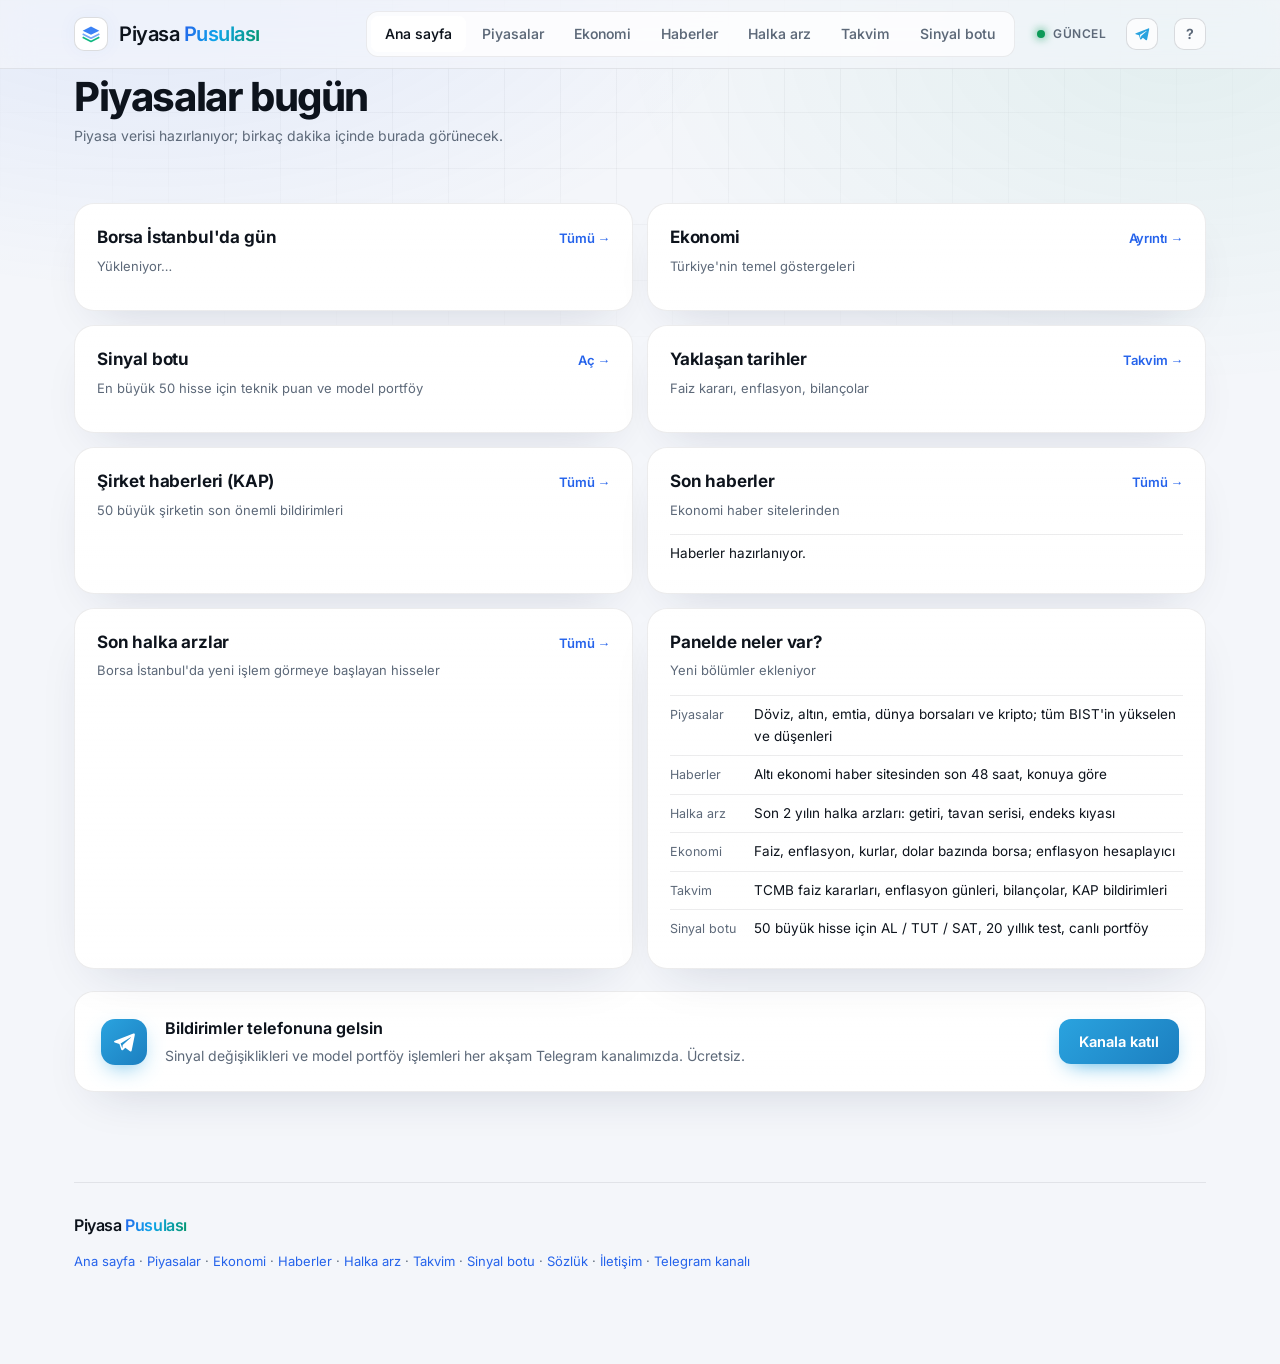
==== index.html @ 1999af83 "Panel Faz 3: Ekonomi sayfası ve enflasyon hesaplayıcı - Politika faizi, yıllık/aylık enflasyon, reel" ====
<!doctype html>
<html lang="tr">
<head>
<script>
// Eski tek sayfalık sitenin bağlantıları (…/quant-bot/#sinyaller gibi) yeni sayfalara yönlenir
(function () {
  var h = decodeURIComponent(location.hash.slice(1)); if (!h) return;
  var m = {takvim: "takvim.html", sozluk: "sozluk.html", iletisim: "iletisim.html"};
  var sig = ["bugun", "sinyaller", "performans", "degerleme", "ucuzluk", "nasil", "sss", "sss-yanlilik", "gecmis", "isabet", "accblock"];
  var dest = m[h] || (/^s-/.test(h) ? "sozluk.html#" + h : sig.indexOf(h) >= 0 ? "sinyal.html#" + h : null);
  if (dest) location.replace(dest);
})();
</script>
<meta charset="utf-8">
<meta name="viewport" content="width=device-width, initial-scale=1">
<title>Piyasa Pusulası · ekonomi ve finans paneli</title>
<meta name="description" content="Borsa, döviz, altın, emtia ve dünya piyasaları; ekonomik takvim, KAP haberleri ve BIST50 sinyal botu tek panelde. Yatırım tavsiyesi değildir.">
<!-- Paylaşım önizlemesi (WhatsApp, Telegram, X...) -->
<meta property="og:type" content="website">
<meta property="og:site_name" content="Piyasa Pusulası">
<meta property="og:title" content="Piyasa Pusulası · ekonomi ve finans paneli">
<meta property="og:description" content="Borsa, döviz, altın, emtia ve dünya piyasaları; ekonomik takvim, KAP haberleri ve BIST50 sinyal botu tek panelde. Yatırım tavsiyesi değildir.">
<meta property="og:url" content="https://emrcnkkl.github.io/quant-bot/">
<meta property="og:image" content="https://emrcnkkl.github.io/quant-bot/img/og.png">
<meta property="og:image:width" content="1200">
<meta property="og:image:height" content="630">
<meta property="og:locale" content="tr_TR">
<meta name="twitter:card" content="summary_large_image">
<meta name="theme-color" content="#06080b">
<link rel="icon" type="image/png" sizes="512x512" href="img/icon-512.png">
<link rel="apple-touch-icon" href="img/apple-touch-icon.png">
<link rel="preload" href="fonts/inter-latin.woff2" as="font" type="font/woff2" crossorigin>
<link rel="stylesheet" href="assets/app.css">
</head>
<body>
<nav id="top"></nav>

<main class="wrap">
  <div class="ph">
    <div><h1>Piyasalar bugün</h1><div class="sub" id="asof">Yükleniyor…</div></div>
  </div>
  <div class="strip" id="strip"></div>
  <div class="mk-grid" id="cards"></div>

  <div class="two">
    <div class="card" id="bistcard"><h3 class="t">Borsa İstanbul'da gün <a href="piyasalar.html#bist">Tümü →</a></h3><p class="st" id="bistst">Yükleniyor…</p><div id="bistbody"></div></div>
    <div class="card" id="ecocard"><h3 class="t">Ekonomi <a href="ekonomi.html">Ayrıntı →</a></h3><p class="st">Türkiye'nin temel göstergeleri</p><div id="eco"></div></div>
  </div>
  <div class="two">
    <div class="card" id="sigcard"><h3 class="t">Sinyal botu <a href="sinyal.html">Aç →</a></h3><p class="st">En büyük 50 hisse için teknik puan ve model portföy</p><div id="sig"></div></div>
    <div class="card"><h3 class="t">Yaklaşan tarihler <a href="takvim.html">Takvim →</a></h3><p class="st">Faiz kararı, enflasyon, bilançolar</p><ul class="evl" id="upcoming"></ul></div>
  </div>
  <div class="two">
    <div class="card"><h3 class="t">Şirket haberleri (KAP) <a href="takvim.html">Tümü →</a></h3><p class="st">50 büyük şirketin son önemli bildirimleri</p><ul class="evl" id="kapnews"></ul></div>
    <div class="card"><h3 class="t">Son haberler <a href="haberler.html">Tümü →</a></h3><p class="st">Ekonomi haber sitelerinden</p><ul class="evl" id="news"></ul></div>
  </div>
  <div class="two">
    <div class="card"><h3 class="t">Son halka arzlar <a href="halkaarz.html">Tümü →</a></h3><p class="st" id="ipost">Borsa İstanbul'da yeni işlem görmeye başlayan hisseler</p><table class="mini" id="ipos"></table></div>
    <div class="card"><h3 class="t">Panelde neler var?</h3><p class="st">Yeni bölümler ekleniyor</p>
      <ul class="evl">
        <li><span class="d">Piyasalar</span><span>Döviz, altın, emtia, dünya borsaları ve kripto; tüm BIST'in yükselen ve düşenleri</span></li>
        <li><span class="d">Haberler</span><span>Altı ekonomi haber sitesinden son 48 saat, konuya göre</span></li>
        <li><span class="d">Halka arz</span><span>Son 2 yılın halka arzları: getiri, tavan serisi, endeks kıyası</span></li>
        <li><span class="d">Ekonomi</span><span>Faiz, enflasyon, kurlar, dolar bazında borsa; enflasyon hesaplayıcı</span></li>
        <li><span class="d">Takvim</span><span>TCMB faiz kararları, enflasyon günleri, bilançolar, KAP bildirimleri</span></li>
        <li><span class="d">Sinyal botu</span><span>50 büyük hisse için AL / TUT / SAT, 20 yıllık test, canlı portföy</span></li>
      </ul>
    </div>
  </div>
  <div class="card tgcard">
    <div class="ic"><svg width="24" height="24" viewBox="0 0 24 24" fill="currentColor" aria-hidden="true"><path d="M21.4 3.6 2.9 10.8c-1.2.5-1.2 1.3-.2 1.6l4.7 1.5 1.8 5.6c.2.6.4.8.9.8.4 0 .6-.2.9-.4l2.3-2.2 4.7 3.5c.9.5 1.5.2 1.7-.8L22.8 5c.3-1.3-.5-1.9-1.4-1.4ZM8.6 13.6l9.6-6.1c.5-.3.9-.1.5.2l-8 7.3-.3 3.3-1.8-4.7Z"/></svg></div>
    <div class="tx"><h4>Bildirimler telefonuna gelsin</h4><p>Sinyal değişiklikleri ve model portföy işlemleri her akşam Telegram kanalımızda. Ücretsiz.</p></div>
    <a class="btn-tg" href="https://t.me/+T8qnrNlgQIwzNTJk" target="_blank" rel="noopener">Kanala katıl</a>
  </div>

  <footer id="foot"></footer>
</main>

<script src="assets/core.js"></script>
<script>
chrome("home");
const HOME_CARDS = ["XU100.IS", "USDTRY=X", "EURTRY=X", "GRAM", "BZ=F", "BTC-USD"];
const STRIP = ["XU100.IS", "XU030.IS", "USDTRY=X", "EURTRY=X", "GRAM", "GC=F", "BZ=F", "^GSPC", "^GDAXI", "BTC-USD", "^TNX"];
const shortDay = iso => new Date(iso + "T00:00:00").toLocaleDateString("tr-TR", {day: "numeric", month: "short"});
(async () => {
  const [M, S, C, N, I] = await Promise.all([loadJSON("markets.json"), loadJSON("signals.json"), loadJSON("calendar.json"), loadJSON("news.json"), loadJSON("ipos.json")]);
  if (N) $("#news").innerHTML = N.items.slice(0, 7).map(x => `<li><span class="d">${x.ts ? ago(x.ts) : ""}</span><span><a href="${esc(x.link)}" target="_blank" rel="noopener noreferrer">${esc(x.title)}</a> <span class="muted small">· ${esc(x.src)}</span></span></li>`).join("");
  else $("#news").innerHTML = "<li>Haberler hazırlanıyor.</li>";
  if (I?.items?.length) {
    $("#ipost").textContent = `Son 12 ayda ${I.stats.n12} halka arz · ${I.stats.up12} tanesi ilk işlem fiyatının üstünde`;
    $("#ipos").innerHTML = I.items.slice(0, 6).map(x => `<tr><td><a href="halkaarz.html">${x.t}</a></td><td class="n">${esc(x.name)}</td><td class="r">${new Date(x.first_day + "T00:00:00").toLocaleDateString("tr-TR", {day: "numeric", month: "short"})}</td><td>${pct(x.ret, 1)}</td></tr>`).join("");
  }
  if (M) {
    const g = new Date(M.generated_at.replace(/(\+\d\d)(\d\d)$/, "$1:$2"));
    $("#asof").textContent = `${g.toLocaleDateString("tr-TR", {day: "numeric", month: "long", weekday: "long", timeZone: "Europe/Istanbul"})} · son güncelleme ${g.toLocaleTimeString("tr-TR", {hour: "2-digit", minute: "2-digit", timeZone: "Europe/Istanbul"})} · fiyatlar 15 dakikaya kadar gecikmeli olabilir`;
    $("#livetxt").textContent = g.toLocaleTimeString("tr-TR", {hour: "2-digit", minute: "2-digit", timeZone: "Europe/Istanbul"});
    $("#strip").innerHTML = STRIP.map(s => mkFind(M, s)).filter(Boolean).map(it =>
      `<a href="piyasalar.html#${encodeURIComponent(it.sym)}">${it.name.split(" · ")[0]} <b>${mkVal(it)}</b> ${mkChg(it, it.chg)}</a>`).join("");
    $("#cards").innerHTML = HOME_CARDS.map(s => mkFind(M, s)).filter(Boolean).map(it =>
      `<a class="card mk" href="piyasalar.html#${encodeURIComponent(it.sym)}"><div class="nm">${it.name}</div><div class="v">${mkVal(it)}</div>
       <div class="c">${mkChg(it, it.chg)} <span class="m">1 ay ${mkChg(it, it.chg1m)}</span><span class="m">yıl başı ${mkChg(it, it.chgytd)}</span></div>${sparkSvg(it.spark)}</a>`).join("");
    const b = M.bist;
    if (b) {
      const tot = b.adv + b.dec + b.unch;
      $("#bistst").textContent = `${trDate(b.date)} kapanışı · ${b.total} hisse · işlem hacmi ${fmt(b.vol_bn, 1)} milyar ₺`;
      const row = x => `<tr><td>${x.t}</td><td class="n">${x.name}</td><td class="r">${fmt(x.close, 2)}</td><td>${pct(x.chg, 2)}</td></tr>`;
      $("#bistbody").innerHTML = `<div class="small"><span class="pos">▲ ${b.adv} yükselen</span> · <span class="neg">▼ ${b.dec} düşen</span> · ${b.unch} değişmeyen</div>
        <div class="breadth"><i style="width:${b.adv / tot * 100}%;background:var(--al)"></i><i style="width:${b.unch / tot * 100}%;background:var(--muted);opacity:.4"></i><i style="width:${b.dec / tot * 100}%;background:var(--sat)"></i></div>
        <div class="cols2 non">
          <div><div class="small muted">En çok yükselenler</div><table class="mini">${b.gainers.slice(0, 5).map(row).join("")}</table></div>
          <div><div class="small muted">En çok düşenler</div><table class="mini">${b.losers.slice(0, 5).map(row).join("")}</table></div></div>`;
    } else $("#bistst").textContent = "Günün kapanış verisi henüz yok.";
  } else $("#asof").textContent = "Piyasa verisi hazırlanıyor; birkaç dakika içinde burada görünecek.";
  // Ekonomi
  const r = S?.regime, usd = mkFind(M, "USDTRY=X"), us10 = mkFind(M, "^TNX");
  if (r) $("#eco").innerHTML = `<div class="kv">
      <div><span>Politika faizi</span><b>%${fmt(r.policy_rate, 1)}</b><span>TCMB</span></div>
      <div><span>Yıllık enflasyon</span><b>%${fmt(r.cpi_yoy, 1)}</b><span>${monthName(r.cpi_month)}</span></div>
      <div><span>Reel faiz</span><b class="${r.real_rate > 0 ? "pos" : "neg"}">%${fmt(r.real_rate, 1)}</b><span>faiz − enflasyon</span></div>
      <div><span>Dolar / TL</span><b>${usd ? fmt(usd.last, 2) : "–"}</b><span>yıl başından ${usd ? mkChg(usd, usd.chgytd) : "–"}</span></div>
      <div><span>ABD 10 yıl</span><b>${us10 ? "%" + fmt(us10.last, 2) : "–"}</b><span>tahvil faizi</span></div>
      <div><span>Korku endeksi</span><b>${mkVal(mkFind(M, "^VIX") || {last: null})}</b><span>VIX</span></div></div>`;
  // Sinyal botu
  if (S) {
    const al = S.signals.filter(x => x.signal === "AL").sort((a, b) => b.score - a.score).slice(0, 6);
    $("#sig").innerHTML = `<div class="kv"><div><span>AL</span><b class="pos">${S.counts.AL}</b></div><div><span>TUT</span><b>${S.counts.TUT}</b></div><div><span>SAT</span><b class="neg">${S.counts.SAT}</b></div></div>
      <div class="small muted" style="margin:12px 0 4px">En yüksek puanlı AL'lar · ${trDate(S.data_date)}</div>
      <table class="mini">${al.map(x => `<tr><td><a href="sinyal.html#sinyaller">${x.ticker}</a></td><td class="n">${x.name}</td><td class="r">${fmt(x.close, 2)}</td><td>${pct(x.change_pct, 2)}</td></tr>`).join("")}</table>
      ${S.regime?.blocking ? `<p class="small muted" style="margin:10px 0 0">⏸ Reel faiz yüksek olduğu için model portföy şu an yeni hisse almıyor.</p>` : ""}`;
  }
  // Takvim
  if (C) {
    const today = new Date().toISOString().slice(0, 10);
    const up = C.events.filter(e => e.date >= today && e.kind !== "kap").slice(0, 6);
    $("#upcoming").innerHTML = up.map(e => `<li><span class="d">${shortDay(e.date)}</span><span><b>${e.ticker ? e.ticker + " · " : ""}${e.title}</b> <span class="muted">${e.detail}</span></span></li>`).join("") || "<li>Yakın tarihte kayıt yok.</li>";
    const kap = C.events.filter(e => e.kind === "kap" && e.date < today || e.kind === "kap" && e.date === today).slice(-7).reverse();
    $("#kapnews").innerHTML = kap.map(e => `<li><span class="d">${shortDay(e.date)}</span><span><b>${e.ticker}</b> · ${e.title}: <a href="${e.url}" target="_blank" rel="noopener">${e.detail}</a></span></li>`).join("") || "<li>Kayıt yok.</li>";
  }
  reveal();
})();
</script>
</body>
</html>
---- assets/app.css ----
/* Ortak tasarım: tüm sayfalar */
/* ---- Yazı tipi: Inter (OFL lisanslı, depoda barındırılıyor) ---- */
@font-face{font-family:"InterV";src:url(../fonts/inter-latin.woff2) format("woff2");font-weight:100 900;font-display:swap;
  unicode-range:U+0000-00FF,U+0131,U+0152-0153,U+02BB-02BC,U+02C6,U+02DA,U+02DC,U+0304,U+0308,U+0329,U+2000-206F,U+2074,U+20AC,U+2122,U+2191,U+2193,U+2212,U+2215,U+FEFF,U+FFFD}
@font-face{font-family:"InterV";src:url(../fonts/inter-latin-ext.woff2) format("woff2");font-weight:100 900;font-display:swap;
  unicode-range:U+0100-02AF,U+0304,U+0308,U+0329,U+1E00-1E9F,U+1EF2-1EFF,U+2020,U+20A0-20AB,U+20AD-20C0,U+2113,U+2C60-2C7F,U+A720-A7FF}

/* ---- Renk değişkenleri: koyu tema varsayılan, açık tema sistem tercihine göre ---- */
:root{
  --bg:#06080b;--bg2:#0b0f14;--surface:rgba(255,255,255,.028);--surface2:rgba(255,255,255,.045);
  --card:#0e1217;--card2:#131820;--ink:#f1f4f8;--ink2:#c9d1db;--muted:#7f8b9a;
  --line:rgba(255,255,255,.07);--line2:rgba(255,255,255,.12);--hi:rgba(255,255,255,.06);
  --accent:#4f8cff;--accent2:#19c79a;--grad:linear-gradient(110deg,#4f8cff 0%,#38b2ff 45%,#19c79a 100%);
  --al:#2fd47f;--al-bg:rgba(47,212,127,.11);--sat:#ff5c6c;--sat-bg:rgba(255,92,108,.11);--tut:#f7b84b;--tut-bg:rgba(247,184,75,.11);
  --strat:#2fd47f;--bench:#4f8cff;--cash:#94a8c6;--uni:#b79cff;--gold:#f5b83d;--usdc:#f472b6;--e20:#6aa7ff;--e50:#ff9a52;--e200:#c18cff;
  --warn-bg:rgba(247,184,75,.06);--warn-line:rgba(247,184,75,.32);
  --shadow:0 1px 0 var(--hi) inset,0 24px 60px -24px rgba(0,0,0,.75);
  --glow1:rgba(79,140,255,.16);--glow2:rgba(25,199,154,.11);--grid:rgba(255,255,255,.025);
  color-scheme:dark;
}
@media (prefers-color-scheme:light){:root{
  --bg:#f4f6fa;--bg2:#eceff5;--surface:rgba(255,255,255,.75);--surface2:#fff;
  --card:#fff;--card2:#f7f9fc;--ink:#0d131c;--ink2:#2c3644;--muted:#5d6979;
  --line:rgba(13,19,28,.08);--line2:rgba(13,19,28,.14);--hi:rgba(255,255,255,.9);
  --accent:#2563eb;--accent2:#059669;--grad:linear-gradient(110deg,#2563eb 0%,#0ea5e9 45%,#059669 100%);
  --al:#0d9a58;--al-bg:#e4f6ed;--sat:#d8334a;--sat-bg:#fdebee;--tut:#b2730f;--tut-bg:#fcf2dd;
  --strat:#0d9a58;--bench:#2563eb;--cash:#64748b;--uni:#7c3aed;--gold:#b7791f;--usdc:#db2777;--e20:#2563eb;--e50:#ea580c;--e200:#9333ea;
  --warn-bg:#fffaf0;--warn-line:#f2cf8a;
  --shadow:0 1px 0 var(--hi) inset,0 20px 50px -24px rgba(20,35,70,.18);
  --glow1:rgba(37,99,235,.10);--glow2:rgba(5,150,105,.07);--grid:rgba(13,19,28,.035);
  color-scheme:light;
}}
*{box-sizing:border-box}
html{scroll-behavior:smooth;scroll-padding-top:84px}
body{margin:0;background:var(--bg);color:var(--ink);font:15px/1.6 "InterV",-apple-system,BlinkMacSystemFont,"Segoe UI",Roboto,sans-serif;
  font-feature-settings:"cv11","ss01","ss03";-webkit-font-smoothing:antialiased;-moz-osx-font-smoothing:grayscale;overflow-x:hidden}
/* arka plan: iki yumuşak ışık + ince ızgara */
body::before{content:"";position:fixed;inset:0;z-index:-2;pointer-events:none;
  background:radial-gradient(900px 520px at 12% -8%,var(--glow1),transparent 70%),radial-gradient(800px 500px at 92% 4%,var(--glow2),transparent 70%)}
body::after{content:"";position:fixed;inset:0;z-index:-1;pointer-events:none;
  background-image:linear-gradient(var(--grid) 1px,transparent 1px),linear-gradient(90deg,var(--grid) 1px,transparent 1px);background-size:56px 56px;
  -webkit-mask-image:radial-gradient(ellipse 80% 60% at 50% 0%,#000 30%,transparent 75%);mask-image:radial-gradient(ellipse 80% 60% at 50% 0%,#000 30%,transparent 75%)}
::selection{background:color-mix(in srgb,var(--accent) 35%,transparent)}
a{color:var(--accent);text-decoration:none}
.wrap{max-width:1180px;margin:0 auto;padding:0 24px}
.muted{color:var(--muted)}.small{font-size:13px}
.pos{color:var(--al)}.neg{color:var(--sat)}
.num{font-variant-numeric:tabular-nums}
.gtext{background:var(--grad);-webkit-background-clip:text;background-clip:text;color:transparent}

/* ---- Üst menü ---- */
nav{position:sticky;top:0;z-index:20;background:color-mix(in srgb,var(--bg) 70%,transparent);backdrop-filter:saturate(160%) blur(16px);-webkit-backdrop-filter:saturate(160%) blur(16px);border-bottom:1px solid var(--line)}
nav .wrap{display:flex;align-items:center;gap:8px;height:68px}
.brand{display:flex;align-items:center;gap:11px;font-weight:700;font-size:20px;letter-spacing:-.025em;color:var(--ink);margin-right:auto}
.brand .mark{display:grid;place-items:center;width:34px;height:34px;border-radius:10px;background:var(--surface2);border:1px solid var(--line2);box-shadow:0 0 24px -6px var(--glow1)}
.brand span{font-weight:600}
nav .links{display:flex;gap:2px;padding:4px;border:1px solid var(--line);border-radius:12px;background:var(--surface)}
nav .links a{color:var(--muted);padding:7px 14px;border-radius:8px;font-size:14px;font-weight:550;transition:color .15s,background .15s}
nav .links a:hover{color:var(--ink)}
nav .links a.on{color:var(--ink);background:var(--surface2);box-shadow:0 1px 0 var(--hi) inset}
.live{display:inline-flex;align-items:center;gap:8px;font-size:12px;font-weight:600;color:var(--muted);letter-spacing:.04em;margin-left:14px;white-space:nowrap}
.dot{position:relative;width:8px;height:8px;border-radius:50%;background:var(--al);box-shadow:0 0 10px var(--al)}
.dot::after{content:"";position:absolute;inset:-4px;border-radius:50%;border:1.5px solid var(--al);opacity:0;animation:ping 2.4s ease-out infinite}
@keyframes ping{0%{transform:scale(.5);opacity:.8}100%{transform:scale(1.6);opacity:0}}
nav .help{display:grid;place-items:center;width:32px;height:32px;border:1px solid var(--line2);border-radius:10px;color:var(--muted);font-weight:650;font-size:14px;margin-left:10px;background:var(--surface)}
nav .help:hover{color:var(--ink)}
@media(max-width:1060px){nav .links{display:none}}
@media(max-width:480px){.live span.t{display:none}}
.mnav{display:none;gap:6px;overflow-x:auto;padding:0 24px 12px;scrollbar-width:none}
.mnav::-webkit-scrollbar{display:none}
.mnav a{flex:none;color:var(--muted);border:1px solid var(--line);border-radius:999px;padding:6px 13px;font-size:13px;font-weight:550;background:var(--surface)}
.mnav a.on{color:var(--ink);border-color:var(--line2);background:var(--surface2)}
@media(max-width:1060px){.mnav{display:flex}}

/* ---- Uyarı bandı ---- */
.warn{display:flex;gap:12px;align-items:flex-start;background:var(--warn-bg);border:1px solid var(--warn-line);border-radius:14px;padding:13px 18px;margin:30px 0 34px;color:var(--ink2);font-size:13.5px}
.warn svg{flex:none;margin-top:2px;color:var(--tut)}
.warn b{font-weight:650;color:var(--tut)}
.demo{background:var(--sat-bg);border-color:var(--sat)}.demo b{color:var(--sat)}

/* ---- Kart yüzeyi ---- */
.card,.tile,.stat,.step,.tbl,.faq details,details.more>summary{background:linear-gradient(180deg,var(--surface2),var(--surface)),var(--card);border:1px solid var(--line);box-shadow:var(--shadow)}
.card{border-radius:20px;padding:24px 26px}

/* ---- Hero ---- */
.hero{position:relative;max-width:860px;margin:0 auto;text-align:center;padding:44px 32px 34px;border-radius:26px;overflow:hidden;isolation:isolate}
.hero::before{content:"";position:absolute;inset:0;border-radius:inherit;padding:1px;background:linear-gradient(140deg,color-mix(in srgb,var(--accent) 70%,transparent),transparent 35%,transparent 65%,color-mix(in srgb,var(--accent2) 70%,transparent));
  -webkit-mask:linear-gradient(#000 0 0) content-box,linear-gradient(#000 0 0);-webkit-mask-composite:xor;mask-composite:exclude;pointer-events:none}
.hero::after{content:"";position:absolute;z-index:-1;left:50%;top:-40%;width:620px;height:420px;transform:translateX(-50%);background:radial-gradient(closest-side,var(--glow1),transparent);filter:blur(10px);pointer-events:none}
.hero .top{display:flex;justify-content:center;gap:10px;flex-wrap:wrap;align-items:center}
.eyebrow{font-size:12px;letter-spacing:.18em;text-transform:uppercase;color:var(--muted);font-weight:600}
.tag{display:inline-flex;align-items:center;gap:7px;font-size:11.5px;font-weight:600;letter-spacing:.05em;color:var(--ink2);padding:4px 10px;border:1px solid var(--line2);border-radius:999px;background:var(--surface)}
.big{font-size:clamp(46px,8.5vw,82px);font-weight:750;letter-spacing:-.045em;line-height:1.02;margin:18px 0 10px;font-variant-numeric:tabular-nums;
  background:linear-gradient(180deg,var(--ink) 30%,color-mix(in srgb,var(--ink) 55%,var(--bg)));-webkit-background-clip:text;background-clip:text;color:transparent}
.delta{font-size:19px;font-weight:650;display:inline-flex;align-items:center;gap:8px;padding:5px 14px;border-radius:999px;background:var(--al-bg)}
.sub{color:var(--muted);font-size:14px;margin-top:16px}
.chips{display:flex;flex-wrap:wrap;justify-content:center;gap:10px;margin-top:22px}
.chip{display:inline-flex;align-items:center;gap:8px;border:1px solid var(--line);background:var(--surface);border-radius:12px;padding:9px 14px;font-size:13.5px;color:var(--muted)}
.chip b{color:var(--ink);font-variant-numeric:tabular-nums;font-weight:650}
.chip i{width:8px;height:8px;border-radius:50%;display:inline-block;box-shadow:0 0 8px currentColor}

.today{display:grid;grid-template-columns:repeat(3,1fr) 1.45fr;gap:14px;margin-top:22px}
.tile{position:relative;display:flex;flex-direction:column;border-radius:18px;padding:18px 20px;cursor:pointer;overflow:hidden;transition:transform .2s,border-color .2s}
.tile::before{content:"";position:absolute;inset:0 0 auto;height:2px;background:var(--c,transparent);opacity:.9}
.tile::after{content:"";position:absolute;right:-30px;top:-30px;width:120px;height:120px;border-radius:50%;background:radial-gradient(closest-side,color-mix(in srgb,var(--c,transparent) 22%,transparent),transparent);pointer-events:none}
.tile:hover{transform:translateY(-2px);border-color:var(--line2)}
.tile .k{font-size:11.5px;letter-spacing:.12em;text-transform:uppercase;color:var(--muted);font-weight:650}
.tile .v{font-size:40px;font-weight:750;letter-spacing:-.03em;font-variant-numeric:tabular-nums;line-height:1.15;margin-top:4px}
.tile .d{font-size:13px;color:var(--muted)}
.tile .go{margin-top:auto;padding-top:14px;font-size:13px;font-weight:550;color:var(--ink2)}
.tile:hover .go{color:var(--accent)}
.macro{cursor:default}.macro:hover{transform:none}
.macro .row1{display:flex;align-items:baseline;gap:10px;flex-wrap:wrap}
.macro .v{font-size:34px}
.macro p{margin:8px 0 0;font-size:13px;color:var(--muted)}
.pill{display:inline-block;font-size:10.5px;font-weight:700;padding:3px 9px;border-radius:999px;letter-spacing:.06em}
@media(max-width:900px){.today{grid-template-columns:repeat(3,1fr)}.macro{grid-column:1/-1}}
@media(max-width:480px){.tile{padding:14px 14px}.tile .v{font-size:30px}.today{gap:10px}}
.note{text-align:center;margin:14px 0 0}

/* ---- Bölümler ---- */
section{padding-top:36px}
#sss{padding-top:72px}
[id]{scroll-margin-top:84px}
main section[hidden],.warn[hidden]{display:none}
nav .help.tg{color:#2aa3df;margin-left:12px}
nav .help.tg + .help{margin-left:8px}
/* Telegram kartı */
.tgcard{margin-top:22px;display:flex;align-items:center;gap:18px;flex-wrap:wrap}
.tgcard .ic{flex:none;display:grid;place-items:center;width:46px;height:46px;border-radius:14px;background:linear-gradient(135deg,#2aa3df,#1c7fc0);color:#fff;box-shadow:0 8px 24px -10px #2aa3df}
.tgcard .tx{flex:1;min-width:220px}
.tgcard h4{margin:0 0 3px;font-size:16px;font-weight:650}
.tgcard p{margin:0;color:var(--muted);font-size:14px}
.btn-tg{display:inline-flex;align-items:center;gap:8px;border-radius:12px;padding:11px 20px;background:linear-gradient(135deg,#2aa3df,#1c7fc0);color:#fff!important;font-weight:650;font-size:14.5px;box-shadow:0 8px 22px -10px #2aa3df;transition:transform .15s}
.btn-tg:hover{transform:translateY(-1px)}
/* Takvim */
.cal-top{display:grid;grid-template-columns:repeat(3,1fr);gap:14px;margin-bottom:22px}
@media(max-width:820px){.cal-top{grid-template-columns:1fr}}
.cal-top .card{padding:18px 20px;border-radius:18px}
.cal-top .lb{font-size:12px;font-weight:650;letter-spacing:.08em;text-transform:uppercase;color:var(--muted)}
.cal-top .bg{font-size:24px;font-weight:720;letter-spacing:-.02em;margin:6px 0 2px}
.cal-top .sm{font-size:13px;color:var(--muted)}
.cal-cols{display:grid;grid-template-columns:1fr 1fr;gap:22px;align-items:start}
@media(max-width:900px){.cal-cols{grid-template-columns:1fr}}
.cal-day{margin-bottom:14px}
.cal-day h5{margin:0 0 8px;font-size:13px;font-weight:650;color:var(--ink2);display:flex;gap:8px;align-items:baseline}
.cal-day h5 span{color:var(--muted);font-weight:500;font-size:12px}
.cal-it{display:flex;gap:12px;align-items:flex-start;padding:12px 14px;border:1px solid var(--line);border-radius:14px;background:var(--surface);margin-bottom:8px}
.cal-it .k{flex:none;font-size:11px;font-weight:700;letter-spacing:.05em;text-transform:uppercase;padding:3px 8px;border-radius:7px;white-space:nowrap}
.cal-it .b{flex:1;min-width:0}
.cal-it .t{font-weight:620;font-size:14px}
.cal-it .d{font-size:13px;color:var(--muted);overflow-wrap:anywhere}
.cal-it .tks{display:flex;flex-wrap:wrap;gap:6px;margin-top:6px}
.cal-it .tks a,.cal-it .tks span{font-size:12px;font-weight:650;padding:2px 8px;border-radius:7px;border:1px solid var(--line2);color:var(--ink2);background:var(--surface2)}
.cal-it .who{gap:8px}.cal-it .who .av{width:26px;height:26px;font-size:10px}
.k-ppk{background:color-mix(in srgb,var(--accent) 16%,transparent);color:var(--accent)}
.k-tufe{background:var(--tut-bg);color:var(--tut)}
.k-bilanco{background:var(--al-bg);color:var(--al)}
.k-sonbilanco{background:color-mix(in srgb,var(--uni) 16%,transparent);color:var(--uni)}
.k-kap{background:var(--surface2);color:var(--ink2);border:1px solid var(--line2)}
.cal-more{width:100%;border:1px dashed var(--line2);background:transparent;color:var(--muted);padding:9px;border-radius:12px;font:inherit;font-size:13px;cursor:pointer}
.nextev{margin-top:14px;display:flex;flex-wrap:wrap;gap:8px;align-items:center;font-size:13.5px;color:var(--muted)}
.nextev a.chip{color:var(--ink2)}
/* Sözlük */
.gl-bar{display:flex;gap:10px;flex-wrap:wrap;align-items:center;margin-bottom:18px}
.gl{display:grid;grid-template-columns:repeat(2,1fr);gap:14px}
@media(max-width:820px){.gl{grid-template-columns:1fr}}
.gl .term{border-radius:18px;padding:20px 22px;display:flex;flex-direction:column;gap:8px}
.gl .term h4{margin:0;font-size:17px;font-weight:680;letter-spacing:-.01em;display:flex;align-items:baseline;gap:10px;flex-wrap:wrap}
.gl .term h4 small{font-size:12px;font-weight:600;color:var(--muted);letter-spacing:.04em;text-transform:uppercase}
.gl .term .k{margin:0;font-weight:600;color:var(--ink2);font-size:14.5px}
.gl .term p{margin:0;color:var(--muted);font-size:14px}
.gl .term .use{font-size:13px;color:var(--ink2);border-left:2px solid var(--accent);padding-left:10px;margin-top:2px}
.gl .term svg{width:100%;height:auto;display:block;margin-top:4px}
.gl .term svg text{font:600 10px Inter,system-ui,sans-serif;fill:var(--muted)}
.gl-empty{color:var(--muted);padding:20px 0}
/* İletişim */
.contact{border-radius:18px;padding:24px;display:grid;gap:16px;max-width:680px}
.contact label{display:grid;gap:7px;font-size:13.5px;font-weight:600;color:var(--ink2)}
.contact .row2{display:grid;grid-template-columns:1fr 1fr;gap:16px}
@media(max-width:560px){.contact .row2{grid-template-columns:1fr}.contact{padding:18px}}
.contact input,.contact select,.contact textarea{width:100%;box-sizing:border-box;padding:11px 14px;border-radius:12px;border:1px solid var(--line2);background:var(--surface);color:var(--ink);font:inherit;font-size:14.5px;font-weight:400;outline:none;transition:border-color .15s,box-shadow .15s}
.contact textarea{resize:vertical;min-height:140px;line-height:1.5}
.contact select option{background:var(--card);color:var(--ink)}
.contact input:focus,.contact select:focus,.contact textarea:focus{border-color:color-mix(in srgb,var(--accent) 60%,transparent);box-shadow:0 0 0 3px color-mix(in srgb,var(--accent) 18%,transparent)}
.contact .hp{position:absolute;left:-9999px;width:1px;height:1px;opacity:0}
.contact .actions{display:flex;align-items:center;gap:14px;flex-wrap:wrap}
.contact button{border:0;border-radius:12px;padding:11px 26px;background:var(--grad);color:#fff;font:inherit;font-weight:650;font-size:14.5px;cursor:pointer;box-shadow:0 8px 22px -10px var(--accent);transition:transform .15s,opacity .15s}
.contact button:hover{transform:translateY(-1px)}
.contact button:disabled{opacity:.6;cursor:default;transform:none}
#cstat.ok{color:var(--al)}#cstat.err{color:var(--sat)}
.kicker{display:inline-flex;align-items:center;gap:10px;font-size:12px;font-weight:650;letter-spacing:.16em;text-transform:uppercase;margin-bottom:10px}
.kicker::before{content:"";width:22px;height:1px;background:var(--grad)}
h2{font-size:clamp(26px,3.4vw,34px);font-weight:700;letter-spacing:-.03em;margin:0 0 8px;line-height:1.15}
.lead{color:var(--muted);margin:0 0 22px;max-width:740px;font-size:15.5px}
.lead b{color:var(--ink2);font-weight:600}
.legend-sig{display:flex;flex-wrap:wrap;gap:10px 24px;margin:0 0 18px;font-size:13.5px;color:var(--muted)}

.toolbar{display:flex;flex-wrap:wrap;gap:10px;align-items:center;margin-bottom:14px}
.tabs,.seg{display:inline-flex;flex-wrap:wrap;gap:3px;padding:4px;border:1px solid var(--line);border-radius:13px;background:var(--surface)}
.tabs button,.seg button{border:0;background:transparent;color:var(--muted);padding:7px 14px;border-radius:9px;cursor:pointer;font:inherit;font-size:13.5px;font-weight:550;transition:color .15s,background .15s}
.tabs button:hover,.seg button:hover{color:var(--ink)}
.tabs button.on,.seg button.on{color:var(--ink);background:var(--surface2);box-shadow:0 1px 0 var(--hi) inset,0 2px 8px -2px rgba(0,0,0,.4)}
input[type=search]{flex:1;min-width:150px;max-width:280px;margin-left:auto;padding:10px 16px 10px 38px;border-radius:12px;border:1px solid var(--line);background:var(--surface) no-repeat 13px 50%/16px url("data:image/svg+xml,%3Csvg xmlns='http://www.w3.org/2000/svg' viewBox='0 0 24 24' fill='none' stroke='%237f8b9a' stroke-width='2'%3E%3Ccircle cx='11' cy='11' r='7'/%3E%3Cpath d='m20 20-3.5-3.5'/%3E%3C/svg%3E");color:var(--ink);font:inherit;font-size:14px;outline:none;transition:border-color .15s}
input[type=search]:focus{border-color:color-mix(in srgb,var(--accent) 60%,transparent);box-shadow:0 0 0 3px color-mix(in srgb,var(--accent) 18%,transparent)}

.tbl{border-radius:20px;overflow-x:auto}
table{width:100%;border-collapse:collapse;font-variant-numeric:tabular-nums}
th,td{padding:13px 16px;text-align:right;white-space:nowrap;border-bottom:1px solid var(--line)}
th{font-size:11px;color:var(--muted);font-weight:650;text-transform:uppercase;letter-spacing:.09em}
#sig th{cursor:pointer;user-select:none}
#sig th:hover{color:var(--ink)}
th[title]{text-decoration:underline dotted color-mix(in srgb,var(--muted) 50%,transparent);text-underline-offset:4px}
th:first-child,td:first-child{text-align:left}
tbody tr.row{cursor:pointer;transition:background .15s}
tbody tr.row:hover{background:var(--surface2)}
tr.row.open{background:color-mix(in srgb,var(--accent) 8%,transparent)}
tbody tr:last-child td,tfoot td{border-bottom:0}
.who{display:flex;align-items:center;gap:12px}
.av{flex:none;display:grid;place-items:center;width:34px;height:34px;border-radius:10px;font-size:11.5px;font-weight:750;letter-spacing:.02em;color:#fff;
  background:linear-gradient(145deg,hsl(var(--h) 70% 52%),hsl(calc(var(--h) + 40) 70% 38%));box-shadow:0 1px 0 rgba(255,255,255,.25) inset,0 4px 12px -4px hsl(var(--h) 70% 40% / .6)}
.tk{font-weight:650;letter-spacing:-.005em}
.nm{display:block;font-size:12px;color:var(--muted);font-weight:450}
.badge{display:inline-flex;align-items:center;justify-content:center;gap:5px;min-width:52px;padding:4px 10px;border-radius:999px;font-weight:700;font-size:12px;letter-spacing:.04em;border:1px solid transparent}
.badge::before{content:"";width:6px;height:6px;border-radius:50%;background:currentColor}
.AL{background:var(--al-bg);color:var(--al);border-color:color-mix(in srgb,var(--al) 25%,transparent)}
.SAT{background:var(--sat-bg);color:var(--sat);border-color:color-mix(in srgb,var(--sat) 25%,transparent)}
.TUT{background:var(--tut-bg);color:var(--tut);border-color:color-mix(in srgb,var(--tut) 25%,transparent)}
.bar{position:relative;width:96px;height:6px;background:var(--line);border-radius:4px;display:inline-block;vertical-align:middle;margin-left:10px}
.bar i{position:absolute;top:0;bottom:0;border-radius:4px;box-shadow:0 0 10px -1px currentColor}
.bar::after{content:"";position:absolute;left:50%;top:-3px;bottom:-3px;width:1px;background:var(--line2)}
.state{font-size:11.5px;color:var(--muted);margin-top:3px}
.chev{display:inline-block;color:var(--muted);transition:transform .2s;font-size:10px;width:10px}
tr.open .chev{transform:rotate(90deg);color:var(--accent)}
@media(max-width:720px){
  #sig th:nth-child(n+6),#sig td:nth-child(n+6){display:none}
  #sig tr.detail td{display:table-cell}
  th,td{padding:12px 10px}.bar{width:50px}.av{width:30px;height:30px;font-size:10.5px}.who{gap:9px}.chev{display:none}
}
@media(max-width:420px){#sig th:nth-child(3),#sig tr.row td:nth-child(3){display:none}}
@media(max-width:520px){
  #sig .av{display:none}
  #sig .nm{max-width:104px;overflow:hidden;text-overflow:ellipsis}
  #sig th,#sig td{padding:11px 7px}
  #sig .state{white-space:normal;line-height:1.3}
  #sig td .bar{display:none}
  .toolbar .tabs{flex-wrap:nowrap;overflow-x:auto;max-width:100%;scrollbar-width:none}
  .toolbar .tabs::-webkit-scrollbar{display:none}
  .tabs button{flex:none}
  input[type=search]{max-width:none;margin-left:0;flex-basis:100%}
  #hrange{margin-left:0!important}
}

.detail>td{background:color-mix(in srgb,var(--bg) 55%,transparent);text-align:left;white-space:normal;padding:20px 16px}
.dw{position:sticky;left:16px;max-width:100%}
.detail h4{margin:6px 0 8px;font-size:13px;font-weight:650;letter-spacing:.06em;text-transform:uppercase;color:var(--ink2)}
.detail ul{margin:0 0 14px;padding-left:18px;color:var(--ink2)}
.detail li{margin:2px 0}
.comp{display:grid;grid-template-columns:repeat(auto-fill,minmax(160px,1fr));gap:8px;margin-top:8px;font-size:13px}
.comp span{padding:8px 10px;border:1px solid var(--line);border-radius:10px;background:var(--surface)}
.comp span b{float:right;font-variant-numeric:tabular-nums}
.posbox{border:1px solid color-mix(in srgb,var(--al) 30%,transparent);background:var(--al-bg);border-radius:12px;padding:11px 14px;font-size:13.5px;margin:6px 0 16px;color:var(--ink2)}

/* ---- Grafikler ---- */
svg text{fill:var(--muted);font-size:11px;font-family:inherit}
.legend{display:flex;flex-wrap:wrap;gap:8px 18px;font-size:13.5px;color:var(--ink2)}
.legend span{display:inline-flex;align-items:center;gap:7px}
.legend i{width:10px;height:10px;border-radius:50%;display:inline-block;box-shadow:0 0 10px -1px currentColor}
.legend i.ln{width:16px;height:3px;border-radius:2px;box-shadow:none}
.chart-head{display:flex;flex-wrap:wrap;justify-content:space-between;align-items:center;gap:12px;margin-bottom:16px}
.chart-head h3{margin:0;font-size:19px;font-weight:650;letter-spacing:-.015em}
.chartbox{position:relative}
.tip{position:absolute;pointer-events:none;background:color-mix(in srgb,var(--card2) 88%,transparent);backdrop-filter:blur(10px);-webkit-backdrop-filter:blur(10px);border:1px solid var(--line2);border-radius:12px;padding:9px 12px;font-size:12px;line-height:1.55;box-shadow:0 12px 30px -8px rgba(0,0,0,.5);display:none;white-space:nowrap;z-index:3;color:var(--ink)}
.tip i{display:inline-block;width:8px;height:8px;border-radius:50%;margin-right:6px}
.sc{position:relative;margin:2px 0 18px}
.sc .rng{display:flex;gap:8px;align-items:center;flex-wrap:wrap;margin-bottom:10px}
.sc .rng .seg button{padding:4px 11px;font-size:12px}
.sc .legend{font-size:12px;margin-left:auto;gap:6px 12px}

.stats{display:grid;grid-template-columns:repeat(3,1fr);gap:14px;margin-top:14px}
@media(max-width:900px){.stats{grid-template-columns:1fr 1fr}}
.stat{position:relative;border-radius:18px;padding:18px 20px;overflow:hidden}
.stat::before{content:"";position:absolute;inset:0 0 auto;height:2px;background:var(--c)}
.stat .k{display:flex;align-items:center;gap:8px;font-weight:600;color:var(--ink2);font-size:14px}
.stat .k i{width:9px;height:9px;border-radius:50%;box-shadow:0 0 10px currentColor}
.stat .v{font-size:32px;font-weight:750;letter-spacing:-.03em;margin:8px 0 2px;font-variant-numeric:tabular-nums}
.stat dl{display:grid;grid-template-columns:1fr auto;gap:5px 10px;margin:10px 0 0;padding-top:12px;border-top:1px solid var(--line);font-size:13px;color:var(--muted)}
.stat dd{margin:0;text-align:right;font-variant-numeric:tabular-nums;color:var(--ink);font-weight:550}
@media(max-width:760px){.stats{grid-template-columns:1fr}}
.yr td.best{font-weight:700}
.yr td.best::before{content:"● ";font-size:9px;vertical-align:middle;color:var(--accent)}
h3.sm{font-size:19px;font-weight:650;letter-spacing:-.015em;margin:36px 0 12px}
details.more{margin-top:24px}
details.more>summary{cursor:pointer;font-weight:600;padding:15px 20px;border-radius:14px;list-style:none;display:flex;align-items:center;gap:10px}
details.more>summary::-webkit-details-marker{display:none}
details.more>summary::before{content:"";width:8px;height:8px;border-right:2px solid var(--muted);border-bottom:2px solid var(--muted);transform:rotate(-45deg);transition:transform .2s;margin-right:4px}
details.more[open]>summary::before{transform:rotate(45deg)}
details.more>div{padding-top:14px}

/* ---- Canlı portföy ---- */
.live-card{margin-top:22px;display:grid;grid-template-columns:minmax(220px,1fr) 2fr;gap:22px;align-items:start}
.live-card .lv{font-size:34px;font-weight:750;letter-spacing:-.03em;font-variant-numeric:tabular-nums;line-height:1.1;margin:6px 0 4px}
.live-card .hold{display:flex;flex-wrap:wrap;gap:8px;margin-top:8px}
.live-card .hold .who{padding:6px 10px 6px 6px;border:1px solid var(--line);border-radius:12px;background:var(--surface);gap:8px}
.live-card .hold .av{width:28px;height:28px;font-size:10px}
.live-card .ev{margin:10px 0 0;padding:0;list-style:none;font-size:13px;color:var(--muted)}
.live-card .ev li{padding:3px 0}
.live-card svg{display:block;margin-top:10px}
@media(max-width:760px){.live-card{grid-template-columns:1fr}}
.filt{display:flex;gap:10px;align-items:flex-start;border:1px solid color-mix(in srgb,var(--tut) 35%,transparent);background:var(--tut-bg);color:var(--ink2);border-radius:12px;padding:11px 14px;font-size:13.5px;margin:0 0 16px}
.filt b{color:var(--tut)}
.units{margin-left:auto}
.legend.tog span{cursor:pointer;user-select:none;transition:opacity .15s}
.legend.tog span.off{opacity:.35}
.acc td:first-child{white-space:normal}
.acc .ex{font-size:11px;color:var(--muted);display:block}
@media(max-width:520px){.acc th:nth-child(2),.acc th:nth-child(3),.acc td:nth-child(2),.acc td:nth-child(3){display:none}.acc th,.acc td{padding:10px 8px}}

/* ---- Ucuzluk endeksi ---- */
.cheap{display:grid;grid-template-columns:1fr 1fr;gap:14px;margin:0 0 18px}
.cheap .card{padding:16px 18px}
.cheap h4{margin:0 0 10px;font-size:13px;letter-spacing:.08em;text-transform:uppercase;color:var(--muted)}
.cheap .list{display:flex;flex-wrap:wrap;gap:8px}
.cheap .who{padding:6px 10px 6px 6px;border:1px solid var(--line);border-radius:12px;background:var(--surface);gap:8px;cursor:pointer}
.cheap .who .av{width:28px;height:28px;font-size:10px}
@media(max-width:700px){.cheap{grid-template-columns:1fr}}
.vbar{position:relative;width:80px;height:6px;background:var(--line);border-radius:4px;display:inline-block;vertical-align:middle;margin-left:8px}
.vbar i{position:absolute;left:0;top:0;bottom:0;border-radius:4px}
#val td.loss{color:var(--muted);font-size:13px}
#val th{cursor:pointer}
#val th:nth-child(2){text-align:left}
@media(max-width:620px){#val th:nth-child(8),#val td:nth-child(8),#val th:nth-child(2),#val td:nth-child(2),#val th:nth-child(5),#val td:nth-child(5),#val th:nth-child(6),#val td:nth-child(6){display:none}#val .vbar{width:40px}#val th,#val td{padding:11px 8px}#val .av{display:none}}

/* ---- Sinyal geçmişi ---- */
.hist .day{padding:10px 18px;font-size:12px;font-weight:650;letter-spacing:.06em;text-transform:uppercase;color:var(--muted);background:var(--surface);border-bottom:1px solid var(--line);display:flex;justify-content:space-between}
.hist .ch{display:grid;grid-template-columns:minmax(150px,1.4fr) auto minmax(60px,.6fr) minmax(80px,.7fr) minmax(100px,.8fr);align-items:center;gap:12px;padding:12px 18px;border-bottom:1px solid var(--line);cursor:pointer;font-variant-numeric:tabular-nums;transition:background .15s}
.hist .ch:hover{background:var(--surface2)}
.hist .ch.head{cursor:default;font-size:11px;font-weight:650;color:var(--muted);text-transform:uppercase;letter-spacing:.09em}
.hist .ch.head:hover{background:none}
.hist .ch>:nth-child(n+3){text-align:right}
.hist .arrow{display:inline-flex;align-items:center;gap:7px;color:var(--muted)}
.hist .arrow .badge{min-width:46px;font-size:11px;padding:3px 8px}
.hist .empty{padding:20px 18px;color:var(--muted)}
.hist>div:last-child .ch:last-child{border-bottom:0}
@media(max-width:620px){.hist .ch{grid-template-columns:1fr auto;gap:6px 10px;padding:12px 14px}.hist .ch>:nth-child(3),.hist .ch>:nth-child(4){display:none}.hist .ch>:nth-child(5){grid-column:2}}

/* ---- Nasıl çalışır / SSS ---- */
.steps{display:grid;grid-template-columns:repeat(4,1fr);gap:14px}
.step{position:relative;border-radius:18px;padding:22px 20px}
.step .n{display:grid;place-items:center;width:34px;height:34px;border-radius:10px;background:var(--grad);color:#fff;font-weight:750;font-size:14px;margin-bottom:14px;box-shadow:0 6px 18px -6px var(--accent)}
.step h4{margin:0 0 6px;font-size:16px;font-weight:650}
.step p{margin:0;color:var(--muted);font-size:14px}
@media(max-width:900px){.steps{grid-template-columns:1fr 1fr}}
@media(max-width:520px){.steps{grid-template-columns:1fr}}
.faq details{border-radius:14px;margin-bottom:10px;transition:border-color .2s}
.faq details[open]{border-color:var(--line2)}
.faq summary{cursor:pointer;padding:17px 20px;font-weight:600;list-style:none;display:flex;justify-content:space-between;align-items:center;gap:12px}
.faq summary::-webkit-details-marker{display:none}
.faq summary::after{content:"";flex:none;width:8px;height:8px;border-right:2px solid var(--muted);border-bottom:2px solid var(--muted);transform:rotate(45deg);transition:transform .2s}
.faq details[open] summary::after{transform:rotate(-135deg)}
.faq details>div{padding:0 20px 18px;color:var(--muted)}
.faq details>div p{margin:0 0 8px}
.tech ul{margin:6px 0 14px;padding-left:18px;color:var(--ink2)}

footer{margin-top:90px;border-top:1px solid var(--line);padding:30px 0 56px;font-size:13px;color:var(--muted)}
footer .fb{display:flex;align-items:center;gap:10px;font-weight:650;color:var(--ink);margin-bottom:12px}
footer p{margin:0 0 8px;max-width:860px}

/* ---- Kaydırınca beliren bölümler ---- */
.rv{opacity:0;transform:translateY(14px);transition:opacity .7s cubic-bezier(.2,.7,.2,1),transform .7s cubic-bezier(.2,.7,.2,1)}
.rv.in{opacity:1;transform:none}
@media (prefers-reduced-motion:reduce){*{animation:none!important;transition:none!important;scroll-behavior:auto!important}.rv{opacity:1;transform:none}}

/* ---- Alt menü (sinyal botu sayfası) ---- */
.subnav{position:sticky;top:68px;z-index:15;display:flex;gap:4px;overflow-x:auto;scrollbar-width:none;padding:10px 0;margin:0 0 4px;background:color-mix(in srgb,var(--bg) 82%,transparent);backdrop-filter:blur(14px);-webkit-backdrop-filter:blur(14px)}
.subnav::-webkit-scrollbar{display:none}
.subnav a{flex:none;color:var(--muted);border:1px solid var(--line);border-radius:999px;padding:7px 15px;font-size:13.5px;font-weight:600;background:var(--surface)}
.subnav a.on{color:var(--ink);border-color:var(--line2);background:var(--surface2)}
@media(max-width:1060px){.subnav{top:112px}}

/* ---- Panel ---- */
.ph{display:flex;align-items:flex-end;justify-content:space-between;gap:16px;flex-wrap:wrap;margin:6px 0 18px}
.ph h1{font-size:clamp(28px,4vw,40px);font-weight:750;letter-spacing:-.035em;margin:0;line-height:1.1}
.ph .sub{color:var(--muted);font-size:14px;margin-top:6px}
.strip{display:flex;gap:8px;overflow-x:auto;scrollbar-width:none;margin:0 0 22px;padding-bottom:2px}
.strip::-webkit-scrollbar{display:none}
.strip a{flex:none;display:flex;gap:8px;align-items:baseline;border:1px solid var(--line);background:var(--surface);border-radius:12px;padding:8px 12px;font-size:13px;color:var(--muted);white-space:nowrap}
.strip a b{color:var(--ink);font-weight:650;font-variant-numeric:tabular-nums}
.mk-grid{display:grid;grid-template-columns:repeat(3,1fr);gap:14px}
@media(max-width:900px){.mk-grid{grid-template-columns:repeat(2,1fr)}}
@media(max-width:560px){.mk-grid{grid-template-columns:1fr}}
.mk{display:block;border-radius:18px;padding:18px 20px 12px;color:var(--ink);transition:transform .15s,border-color .15s}
.mk:hover{transform:translateY(-2px);border-color:var(--line2)}
.mk .nm{font-size:13px;font-weight:650;color:var(--muted);letter-spacing:.02em}
.mk .v{font-size:27px;font-weight:740;letter-spacing:-.02em;font-variant-numeric:tabular-nums;margin:4px 0 2px}
.mk .c{font-size:13.5px;font-weight:600;display:flex;gap:12px;flex-wrap:wrap}
.mk .c span.m{color:var(--muted);font-weight:500}
.mk svg{display:block;width:100%;height:46px;margin-top:8px}
.pos{color:var(--al)}.neg{color:var(--sat)}
.two{display:grid;grid-template-columns:1fr 1fr;gap:14px;margin-top:14px}
@media(max-width:900px){.two{grid-template-columns:1fr}}
.two>.card{padding:20px 22px}
.card h3.t{margin:0 0 4px;font-size:17px;font-weight:680;letter-spacing:-.01em;display:flex;justify-content:space-between;align-items:baseline;gap:10px}
.card h3.t a{font-size:13px;font-weight:600}
.card .st{color:var(--muted);font-size:13px;margin:0 0 14px}
.breadth{display:flex;height:10px;border-radius:99px;overflow:hidden;background:var(--line);margin:8px 0 6px}
.breadth i{display:block;height:100%}
.mini{width:100%;border-collapse:collapse;font-size:13.5px}
.mini td{padding:7px 4px;border-top:1px solid var(--line);font-variant-numeric:tabular-nums}
.mini td:first-child{font-weight:650}
.mini td.n{color:var(--muted);font-weight:450;max-width:160px;overflow:hidden;text-overflow:ellipsis;white-space:nowrap}
.mini td:last-child,.mini td.r{text-align:right}
.cols3{display:grid;grid-template-columns:repeat(3,1fr);gap:14px}
@media(max-width:900px){.cols3{grid-template-columns:1fr}}
.kv{display:grid;grid-template-columns:repeat(3,1fr);gap:10px}
.kv div{border:1px solid var(--line);border-radius:12px;padding:10px 12px;background:var(--surface)}
.kv b{display:block;font-size:20px;font-weight:720;font-variant-numeric:tabular-nums}
.kv span{font-size:12px;color:var(--muted)}
.soon{display:flex;flex-wrap:wrap;gap:8px;margin-top:10px}
.soon span{font-size:13px;border:1px dashed var(--line2);border-radius:10px;padding:6px 12px;color:var(--muted)}
.evl{list-style:none;margin:0;padding:0}
.evl li{display:flex;gap:10px;align-items:baseline;padding:8px 0;border-top:1px solid var(--line);font-size:13.5px}
.evl li .d{flex:none;width:74px;color:var(--muted);font-size:12.5px}
.evl li b{font-weight:640}
/* Piyasalar */
.detail{padding:20px 22px;border-radius:20px;margin-bottom:22px}
.detail .top{display:flex;justify-content:space-between;align-items:flex-start;gap:12px;flex-wrap:wrap}
.detail .v{font-size:32px;font-weight:750;letter-spacing:-.025em;font-variant-numeric:tabular-nums}
.detail .ch{position:relative;margin-top:10px}
.detail svg{display:block;width:100%}
.tip{position:absolute;pointer-events:none;background:var(--card2);border:1px solid var(--line2);border-radius:9px;padding:5px 9px;font-size:12px;white-space:nowrap;transform:translate(-50%,-120%);display:none;font-variant-numeric:tabular-nums}
.mtbl td,.mtbl th{white-space:nowrap}
.mtbl tr.mrow{cursor:pointer}
.mtbl tr.mrow.sel{background:color-mix(in srgb,var(--accent) 8%,transparent)}
.mtbl td.sp{width:110px}
.mtbl td.sp svg{display:block;width:110px;height:28px}
@media(max-width:700px){.mtbl .h-sm{display:none}}
.two>*,.cols3>*,.mk-grid>*,.kv>*{min-width:0}
@media(max-width:560px){.mtbl td,.mtbl th{padding:9px 7px;font-size:13px}.detail .v{font-size:26px}.detail{padding:16px}.kv{grid-template-columns:repeat(2,1fr)}}
.mini{table-layout:fixed}
.mini td:first-child{width:64px}
.mini td.n{max-width:none}
.mini td.r,.mini td:last-child{width:74px}
.cols2{display:grid;grid-template-columns:1fr 1fr;gap:14px;margin-top:10px}
.cols2>*{min-width:0}
@media(max-width:560px){.cols2{grid-template-columns:1fr}}
.non td.n{display:none}
/* Haberler */
.nw-bar{display:flex;gap:10px;flex-wrap:wrap;align-items:center;margin-bottom:16px}
.nw{list-style:none;margin:0;padding:0}
.nw li{display:flex;gap:14px;align-items:baseline;padding:13px 4px;border-top:1px solid var(--line)}
.nw li .tm{flex:none;width:92px;font-size:12.5px;color:var(--muted);font-variant-numeric:tabular-nums}
.nw li .bd{flex:1;min-width:0}
.nw li a.tt{color:var(--ink);font-weight:560;font-size:15px;line-height:1.4}
.nw li a.tt:hover{color:var(--accent)}
.nw li .mt{display:flex;gap:6px;flex-wrap:wrap;margin-top:5px}
.nw li .mt span{font-size:11.5px;font-weight:650;padding:2px 7px;border-radius:6px;background:var(--surface2);border:1px solid var(--line);color:var(--muted)}
.nw li .mt span.s{color:var(--ink2)}
@media(max-width:560px){.nw li{flex-direction:column;gap:4px}.nw li .tm{width:auto}}
.nw-h{margin:22px 0 4px;font-size:13px;font-weight:700;letter-spacing:.06em;text-transform:uppercase;color:var(--muted)}
/* Halka arz */
.ipo-cards{display:grid;grid-template-columns:repeat(4,1fr);gap:14px;margin-bottom:22px}
@media(max-width:900px){.ipo-cards{grid-template-columns:repeat(2,1fr)}}
.ipo-cards .card{padding:16px 18px;border-radius:16px}
.ipo-cards .lb{font-size:12px;font-weight:650;letter-spacing:.06em;text-transform:uppercase;color:var(--muted)}
.ipo-cards .bg{font-size:26px;font-weight:740;margin:4px 0 2px;font-variant-numeric:tabular-nums}
.ipo-cards .sm{font-size:12.5px;color:var(--muted)}
.itbl td,.itbl th{white-space:nowrap}
.itbl td.sp svg{display:block;width:96px;height:26px}
.itbl th[data-k]{cursor:pointer}
.tv{display:inline-block;min-width:22px;text-align:center;font-size:12px;font-weight:700;padding:2px 6px;border-radius:6px;background:var(--al-bg);color:var(--al)}
@media(max-width:700px){.itbl .h-sm{display:none}}
.itbl td,.itbl th{padding-left:9px;padding-right:9px}.itbl td.sp svg{width:84px}
/* Ekonomi */
.lgd{display:flex;flex-wrap:wrap;gap:14px;font-size:12.5px;color:var(--muted);margin:2px 0 6px}
.lgd i{display:inline-block;width:10px;height:3px;border-radius:2px;margin-right:6px;vertical-align:middle}
.eco-cards{display:grid;grid-template-columns:repeat(3,1fr);gap:14px;margin-bottom:22px}
@media(max-width:900px){.eco-cards{grid-template-columns:repeat(2,1fr)}}
.eco-cards .card{padding:16px 18px;border-radius:16px}
.eco-cards .lb{font-size:12px;font-weight:650;letter-spacing:.06em;text-transform:uppercase;color:var(--muted)}
.eco-cards .bg{font-size:28px;font-weight:740;margin:4px 0 2px;font-variant-numeric:tabular-nums}
.eco-cards .sm{font-size:12.5px;color:var(--muted)}
.chartcard{padding:20px 22px;border-radius:20px;margin-bottom:16px}
.chartcard .tip{transform:translate(-50%,0);text-align:left;line-height:1.5}
.calc{display:grid;grid-template-columns:repeat(3,auto) 1fr;gap:10px;align-items:end;margin-bottom:14px}
@media(max-width:700px){.calc{grid-template-columns:1fr 1fr}}
.calc label{display:grid;gap:6px;font-size:12.5px;font-weight:600;color:var(--muted)}
.calc input,.calc select{padding:10px 12px;border-radius:11px;border:1px solid var(--line2);background:var(--surface);color:var(--ink);font:inherit;font-size:15px;min-width:0}
.calc select option{background:var(--card);color:var(--ink)}
.calc-out{display:grid;grid-template-columns:repeat(3,1fr);gap:10px}
@media(max-width:700px){.calc-out{grid-template-columns:repeat(2,1fr)}}
.calc-out div{border:1px solid var(--line);border-radius:12px;padding:11px 13px;background:var(--surface)}
.calc-out b{display:block;font-size:19px;font-weight:720;font-variant-numeric:tabular-nums}
.calc-out span{font-size:12px;color:var(--muted)}
.calc-out .hl{border-color:color-mix(in srgb,var(--accent) 45%,transparent)}
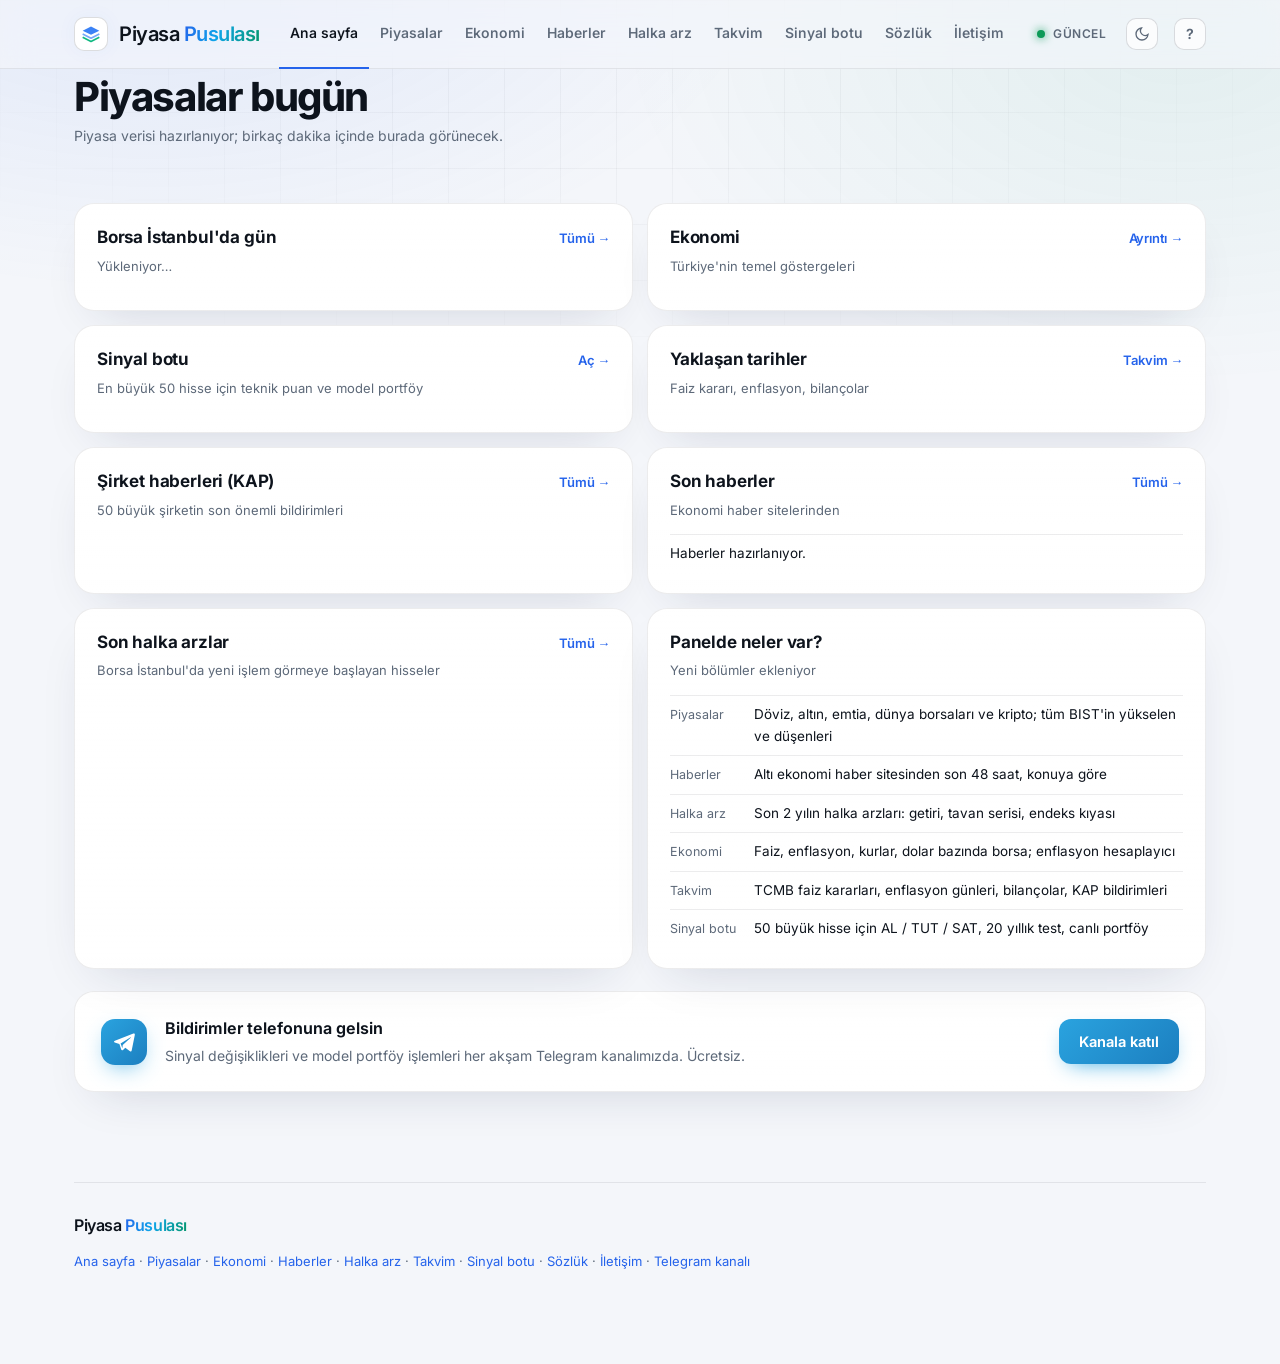
==== commit ed9b0345: "Site: koyu/açık tema düğmesi, kutusuz üst menü, Sözlük ve İletişim üst menüye geri döndü, üstteki Te" ====
--- a/index.html
+++ b/index.html
@@ -31,6 +31,7 @@
 <link rel="apple-touch-icon" href="img/apple-touch-icon.png">
 <link rel="preload" href="fonts/inter-latin.woff2" as="font" type="font/woff2" crossorigin>
 <link rel="stylesheet" href="assets/app.css">
+<script>try{var t=localStorage.getItem("tema");if(t)document.documentElement.dataset.theme=t}catch(e){}</script>
 </head>
 <body>
 <nav id="top"></nav>
--- a/assets/app.css
+++ b/assets/app.css
@@ -5,7 +5,7 @@
 @font-face{font-family:"InterV";src:url(../fonts/inter-latin-ext.woff2) format("woff2");font-weight:100 900;font-display:swap;
   unicode-range:U+0100-02AF,U+0304,U+0308,U+0329,U+1E00-1E9F,U+1EF2-1EFF,U+2020,U+20A0-20AB,U+20AD-20C0,U+2113,U+2C60-2C7F,U+A720-A7FF}
 
-/* ---- Renk değişkenleri: koyu tema varsayılan, açık tema sistem tercihine göre ---- */
+/* ---- Renk değişkenleri: koyu tema varsayılan; açık tema cihaz tercihine göre ya da menüdeki düğmeyle (html[data-theme]) ---- */
 :root{
   --bg:#06080b;--bg2:#0b0f14;--surface:rgba(255,255,255,.028);--surface2:rgba(255,255,255,.045);
   --card:#0e1217;--card2:#131820;--ink:#f1f4f8;--ink2:#c9d1db;--muted:#7f8b9a;
@@ -18,7 +18,8 @@
   --glow1:rgba(79,140,255,.16);--glow2:rgba(25,199,154,.11);--grid:rgba(255,255,255,.025);
   color-scheme:dark;
 }
-@media (prefers-color-scheme:light){:root{
+/* Açık tema: cihaz ayarı açıksa (elle koyu seçilmediyse) ya da elle açık seçildiyse */
+@media (prefers-color-scheme:light){:root:not([data-theme="dark"]){
   --bg:#f4f6fa;--bg2:#eceff5;--surface:rgba(255,255,255,.75);--surface2:#fff;
   --card:#fff;--card2:#f7f9fc;--ink:#0d131c;--ink2:#2c3644;--muted:#5d6979;
   --line:rgba(13,19,28,.08);--line2:rgba(13,19,28,.14);--hi:rgba(255,255,255,.9);
@@ -30,6 +31,18 @@
   --glow1:rgba(37,99,235,.10);--glow2:rgba(5,150,105,.07);--grid:rgba(13,19,28,.035);
   color-scheme:light;
 }}
+:root[data-theme="light"]{
+  --bg:#f4f6fa;--bg2:#eceff5;--surface:rgba(255,255,255,.75);--surface2:#fff;
+  --card:#fff;--card2:#f7f9fc;--ink:#0d131c;--ink2:#2c3644;--muted:#5d6979;
+  --line:rgba(13,19,28,.08);--line2:rgba(13,19,28,.14);--hi:rgba(255,255,255,.9);
+  --accent:#2563eb;--accent2:#059669;--grad:linear-gradient(110deg,#2563eb 0%,#0ea5e9 45%,#059669 100%);
+  --al:#0d9a58;--al-bg:#e4f6ed;--sat:#d8334a;--sat-bg:#fdebee;--tut:#b2730f;--tut-bg:#fcf2dd;
+  --strat:#0d9a58;--bench:#2563eb;--cash:#64748b;--uni:#7c3aed;--gold:#b7791f;--usdc:#db2777;--e20:#2563eb;--e50:#ea580c;--e200:#9333ea;
+  --warn-bg:#fffaf0;--warn-line:#f2cf8a;
+  --shadow:0 1px 0 var(--hi) inset,0 20px 50px -24px rgba(20,35,70,.18);
+  --glow1:rgba(37,99,235,.10);--glow2:rgba(5,150,105,.07);--grid:rgba(13,19,28,.035);
+  color-scheme:light;
+}
 *{box-sizing:border-box}
 html{scroll-behavior:smooth;scroll-padding-top:84px}
 body{margin:0;background:var(--bg);color:var(--ink);font:15px/1.6 "InterV",-apple-system,BlinkMacSystemFont,"Segoe UI",Roboto,sans-serif;
@@ -54,10 +67,10 @@
 .brand{display:flex;align-items:center;gap:11px;font-weight:700;font-size:20px;letter-spacing:-.025em;color:var(--ink);margin-right:auto}
 .brand .mark{display:grid;place-items:center;width:34px;height:34px;border-radius:10px;background:var(--surface2);border:1px solid var(--line2);box-shadow:0 0 24px -6px var(--glow1)}
 .brand span{font-weight:600}
-nav .links{display:flex;gap:2px;padding:4px;border:1px solid var(--line);border-radius:12px;background:var(--surface)}
-nav .links a{color:var(--muted);padding:7px 14px;border-radius:8px;font-size:14px;font-weight:550;transition:color .15s,background .15s}
+nav .links{display:flex;gap:0;align-self:stretch}
+nav .links a{display:flex;align-items:center;color:var(--muted);padding:0 11px;font-size:14px;font-weight:560;border-bottom:2px solid transparent;margin-bottom:-1px;transition:color .15s,border-color .15s;white-space:nowrap}
 nav .links a:hover{color:var(--ink)}
-nav .links a.on{color:var(--ink);background:var(--surface2);box-shadow:0 1px 0 var(--hi) inset}
+nav .links a.on{color:var(--ink);border-bottom-color:var(--accent)}
 .live{display:inline-flex;align-items:center;gap:8px;font-size:12px;font-weight:600;color:var(--muted);letter-spacing:.04em;margin-left:14px;white-space:nowrap}
 .dot{position:relative;width:8px;height:8px;border-radius:50%;background:var(--al);box-shadow:0 0 10px var(--al)}
 .dot::after{content:"";position:absolute;inset:-4px;border-radius:50%;border:1.5px solid var(--al);opacity:0;animation:ping 2.4s ease-out infinite}
@@ -68,8 +81,8 @@
 @media(max-width:480px){.live span.t{display:none}}
 .mnav{display:none;gap:6px;overflow-x:auto;padding:0 24px 12px;scrollbar-width:none}
 .mnav::-webkit-scrollbar{display:none}
-.mnav a{flex:none;color:var(--muted);border:1px solid var(--line);border-radius:999px;padding:6px 13px;font-size:13px;font-weight:550;background:var(--surface)}
-.mnav a.on{color:var(--ink);border-color:var(--line2);background:var(--surface2)}
+.mnav a{flex:none;color:var(--muted);padding:6px 10px;font-size:13.5px;font-weight:560;border-bottom:2px solid transparent}
+.mnav a.on{color:var(--ink);border-bottom-color:var(--accent)}
 @media(max-width:1060px){.mnav{display:flex}}
 
 /* ---- Uyarı bandı ---- */
@@ -493,3 +506,7 @@
 .calc-out b{display:block;font-size:19px;font-weight:720;font-variant-numeric:tabular-nums}
 .calc-out span{font-size:12px;color:var(--muted)}
 .calc-out .hl{border-color:color-mix(in srgb,var(--accent) 45%,transparent)}
+
+nav .help.th{margin-left:12px;cursor:pointer;font:inherit}
+nav .help.th svg{display:block}
+nav .help.th + .help{margin-left:8px}
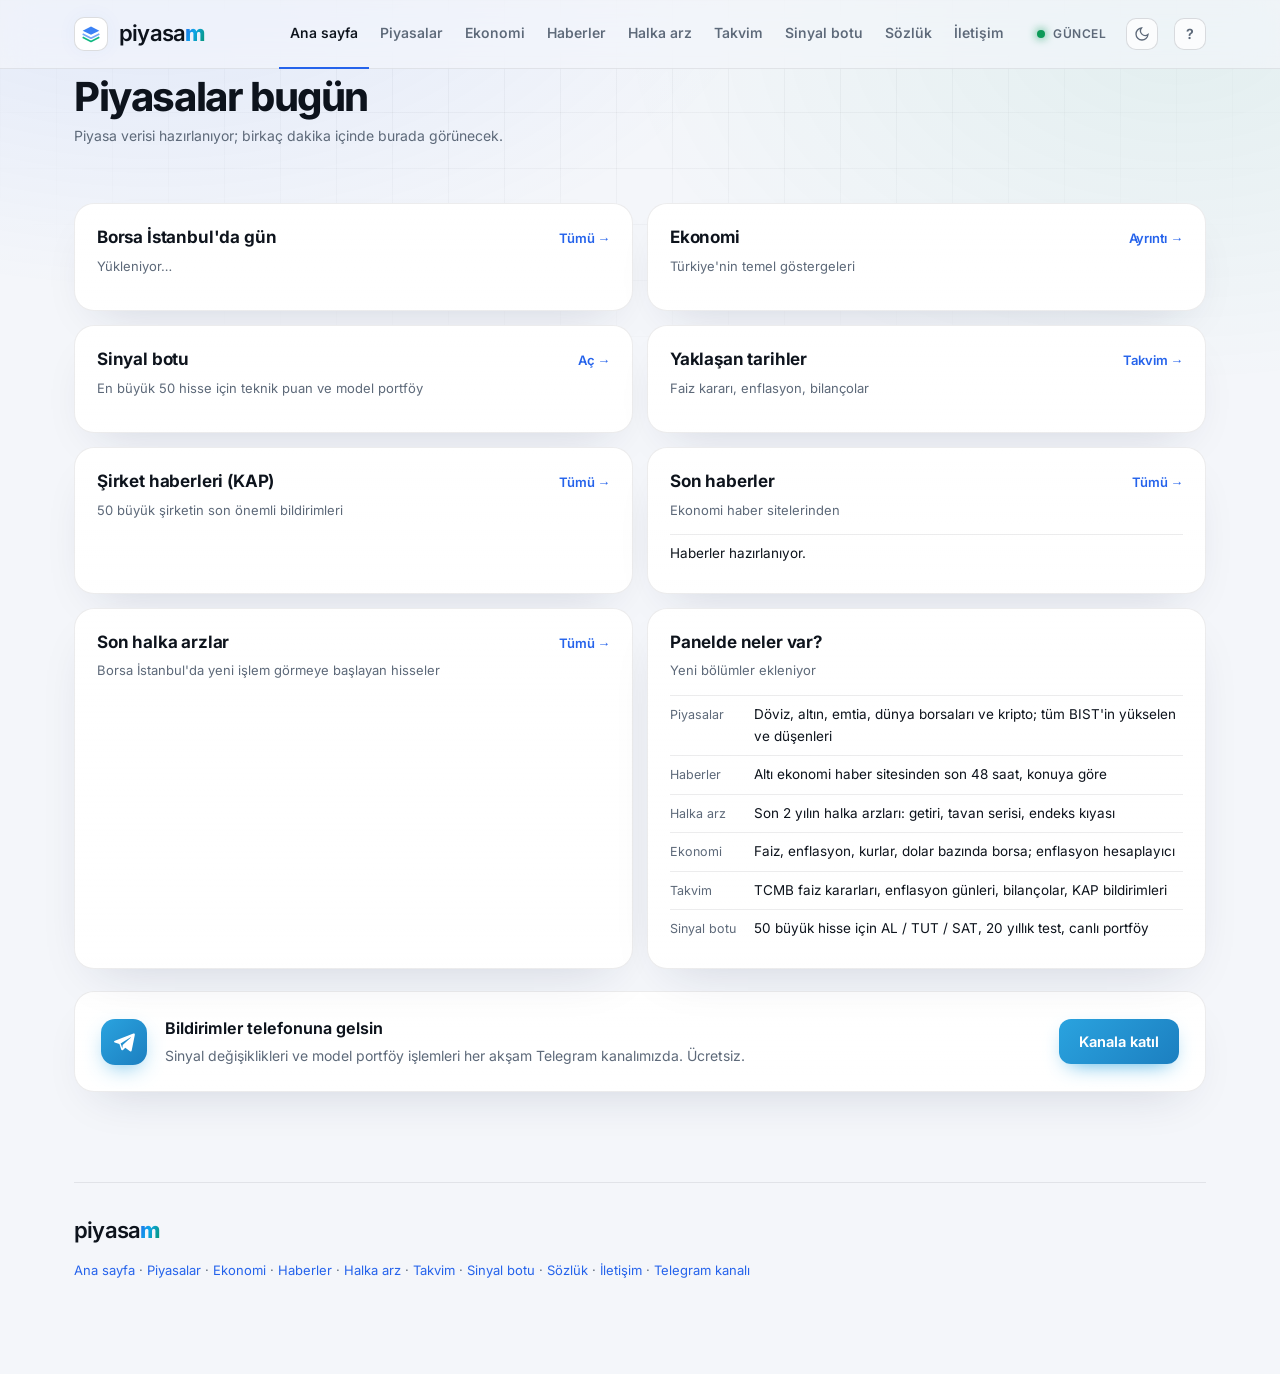
==== commit 0c202af2: "Site adı: piyasam (menü, başlıklar, paylaşım görseli) Co-Authored-By: Claude Opus 5.5 <noreply@anthr" ====
--- a/index.html
+++ b/index.html
@@ -13,12 +13,12 @@
 </script>
 <meta charset="utf-8">
 <meta name="viewport" content="width=device-width, initial-scale=1">
-<title>Piyasa Pusulası · ekonomi ve finans paneli</title>
+<title>piyasam · ekonomi ve finans paneli</title>
 <meta name="description" content="Borsa, döviz, altın, emtia ve dünya piyasaları; ekonomik takvim, KAP haberleri ve BIST50 sinyal botu tek panelde. Yatırım tavsiyesi değildir.">
 <!-- Paylaşım önizlemesi (WhatsApp, Telegram, X...) -->
 <meta property="og:type" content="website">
-<meta property="og:site_name" content="Piyasa Pusulası">
-<meta property="og:title" content="Piyasa Pusulası · ekonomi ve finans paneli">
+<meta property="og:site_name" content="piyasam">
+<meta property="og:title" content="piyasam · ekonomi ve finans paneli">
 <meta property="og:description" content="Borsa, döviz, altın, emtia ve dünya piyasaları; ekonomik takvim, KAP haberleri ve BIST50 sinyal botu tek panelde. Yatırım tavsiyesi değildir.">
 <meta property="og:url" content="https://emrcnkkl.github.io/quant-bot/">
 <meta property="og:image" content="https://emrcnkkl.github.io/quant-bot/img/og.png">
--- a/assets/app.css
+++ b/assets/app.css
@@ -510,3 +510,4 @@
 nav .help.th{margin-left:12px;cursor:pointer;font:inherit}
 nav .help.th svg{display:block}
 nav .help.th + .help{margin-left:8px}
+.wm{font-weight:760;letter-spacing:-.035em;font-size:22px}.wm .gtext{font-weight:800}
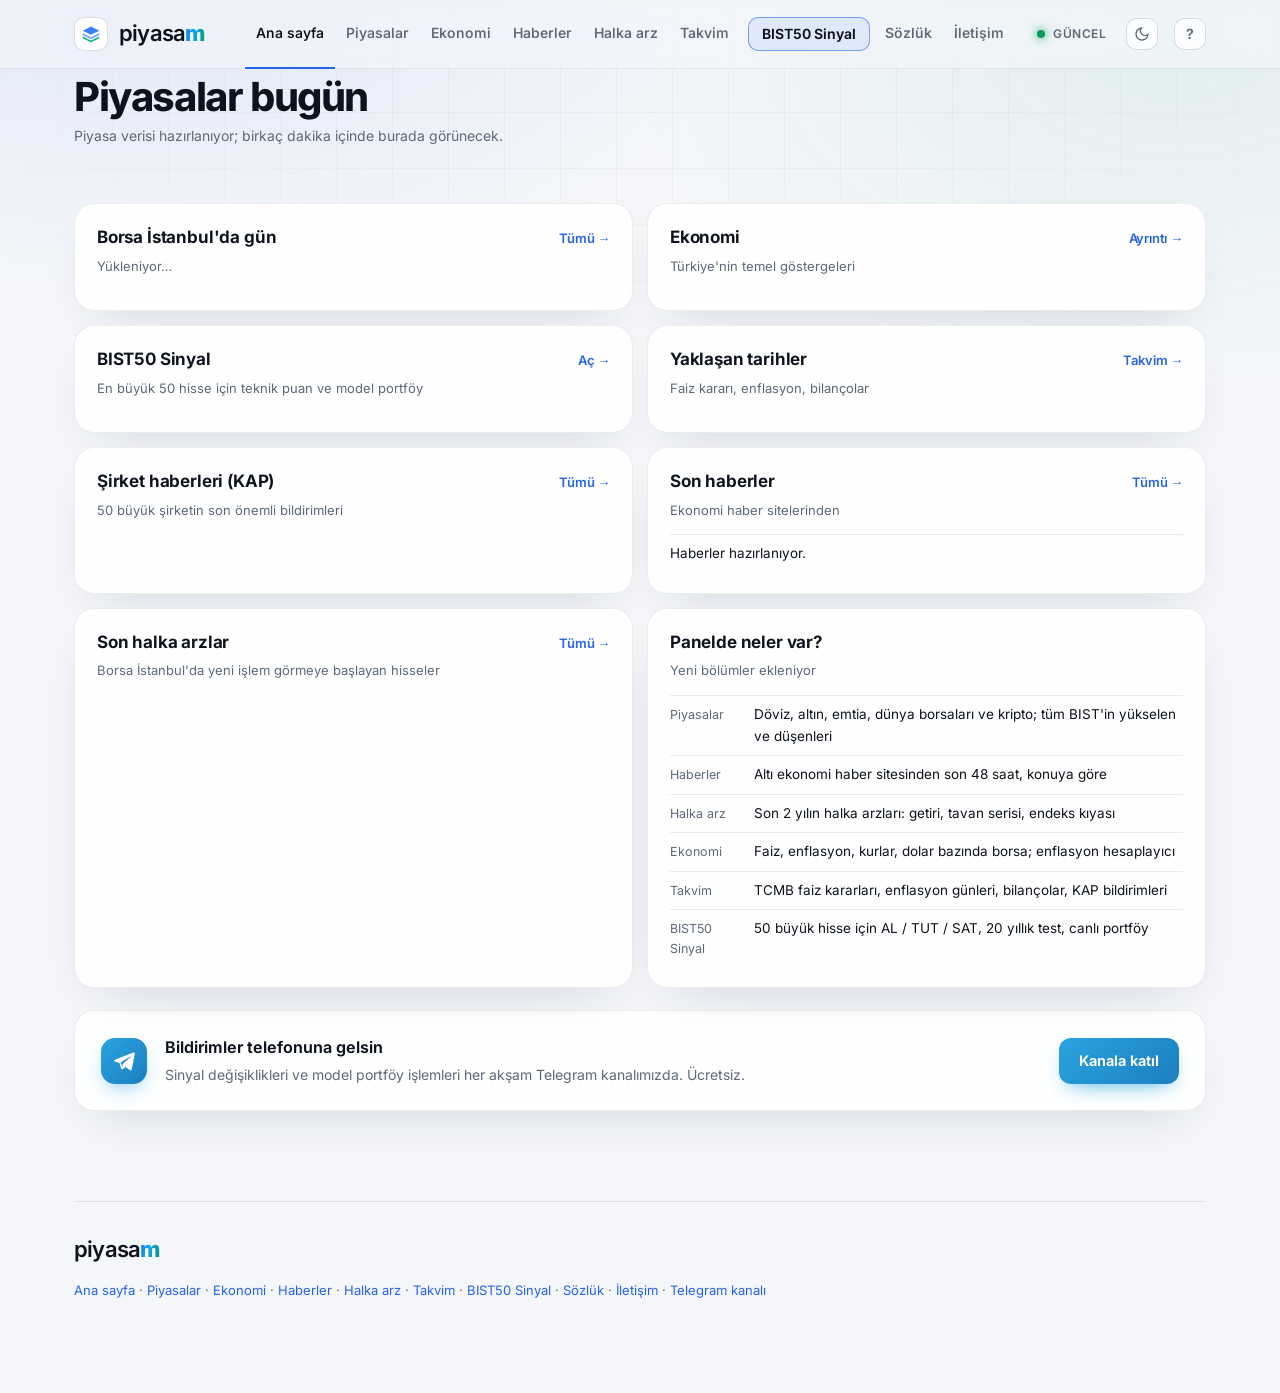
==== commit c43fc476: "Sinyal botunun adı yeniden BIST50 Sinyal; menüde çerçeveli, öne çıkan sekme Co-Authored-By: Claude O" ====
--- a/index.html
+++ b/index.html
@@ -14,12 +14,12 @@
 <meta charset="utf-8">
 <meta name="viewport" content="width=device-width, initial-scale=1">
 <title>piyasam · ekonomi ve finans paneli</title>
-<meta name="description" content="Borsa, döviz, altın, emtia ve dünya piyasaları; ekonomik takvim, KAP haberleri ve BIST50 sinyal botu tek panelde. Yatırım tavsiyesi değildir.">
+<meta name="description" content="Borsa, döviz, altın, emtia ve dünya piyasaları; ekonomik takvim, KAP haberleri ve BIST50 Sinyal botu tek panelde. Yatırım tavsiyesi değildir.">
 <!-- Paylaşım önizlemesi (WhatsApp, Telegram, X...) -->
 <meta property="og:type" content="website">
 <meta property="og:site_name" content="piyasam">
 <meta property="og:title" content="piyasam · ekonomi ve finans paneli">
-<meta property="og:description" content="Borsa, döviz, altın, emtia ve dünya piyasaları; ekonomik takvim, KAP haberleri ve BIST50 sinyal botu tek panelde. Yatırım tavsiyesi değildir.">
+<meta property="og:description" content="Borsa, döviz, altın, emtia ve dünya piyasaları; ekonomik takvim, KAP haberleri ve BIST50 Sinyal botu tek panelde. Yatırım tavsiyesi değildir.">
 <meta property="og:url" content="https://emrcnkkl.github.io/quant-bot/">
 <meta property="og:image" content="https://emrcnkkl.github.io/quant-bot/img/og.png">
 <meta property="og:image:width" content="1200">
@@ -48,7 +48,7 @@
     <div class="card" id="ecocard"><h3 class="t">Ekonomi <a href="ekonomi.html">Ayrıntı →</a></h3><p class="st">Türkiye'nin temel göstergeleri</p><div id="eco"></div></div>
   </div>
   <div class="two">
-    <div class="card" id="sigcard"><h3 class="t">Sinyal botu <a href="sinyal.html">Aç →</a></h3><p class="st">En büyük 50 hisse için teknik puan ve model portföy</p><div id="sig"></div></div>
+    <div class="card" id="sigcard"><h3 class="t">BIST50 Sinyal <a href="sinyal.html">Aç →</a></h3><p class="st">En büyük 50 hisse için teknik puan ve model portföy</p><div id="sig"></div></div>
     <div class="card"><h3 class="t">Yaklaşan tarihler <a href="takvim.html">Takvim →</a></h3><p class="st">Faiz kararı, enflasyon, bilançolar</p><ul class="evl" id="upcoming"></ul></div>
   </div>
   <div class="two">
@@ -64,7 +64,7 @@
         <li><span class="d">Halka arz</span><span>Son 2 yılın halka arzları: getiri, tavan serisi, endeks kıyası</span></li>
         <li><span class="d">Ekonomi</span><span>Faiz, enflasyon, kurlar, dolar bazında borsa; enflasyon hesaplayıcı</span></li>
         <li><span class="d">Takvim</span><span>TCMB faiz kararları, enflasyon günleri, bilançolar, KAP bildirimleri</span></li>
-        <li><span class="d">Sinyal botu</span><span>50 büyük hisse için AL / TUT / SAT, 20 yıllık test, canlı portföy</span></li>
+        <li><span class="d">BIST50 Sinyal</span><span>50 büyük hisse için AL / TUT / SAT, 20 yıllık test, canlı portföy</span></li>
       </ul>
     </div>
   </div>
--- a/assets/app.css
+++ b/assets/app.css
@@ -511,3 +511,9 @@
 nav .help.th svg{display:block}
 nav .help.th + .help{margin-left:8px}
 .wm{font-weight:760;letter-spacing:-.035em;font-size:22px}.wm .gtext{font-weight:800}
+/* Öne çıkan sekme (BIST50 Sinyal): çerçeveli */
+nav .links a.hl{align-self:center;height:34px;margin:0 4px 0 8px;padding:0 13px;border:1px solid color-mix(in srgb,var(--accent) 55%,transparent);border-radius:10px;color:var(--ink);background:color-mix(in srgb,var(--accent) 9%,transparent);font-weight:640}
+nav .links a.hl:hover{background:color-mix(in srgb,var(--accent) 16%,transparent)}
+nav .links a.hl.on{border-color:var(--accent);background:color-mix(in srgb,var(--accent) 20%,transparent);border-bottom-width:1px}
+.mnav a.hl{border:1px solid color-mix(in srgb,var(--accent) 55%,transparent);border-radius:9px;color:var(--ink);background:color-mix(in srgb,var(--accent) 9%,transparent);font-weight:640}
+.mnav a.hl.on{border-color:var(--accent);background:color-mix(in srgb,var(--accent) 20%,transparent)}
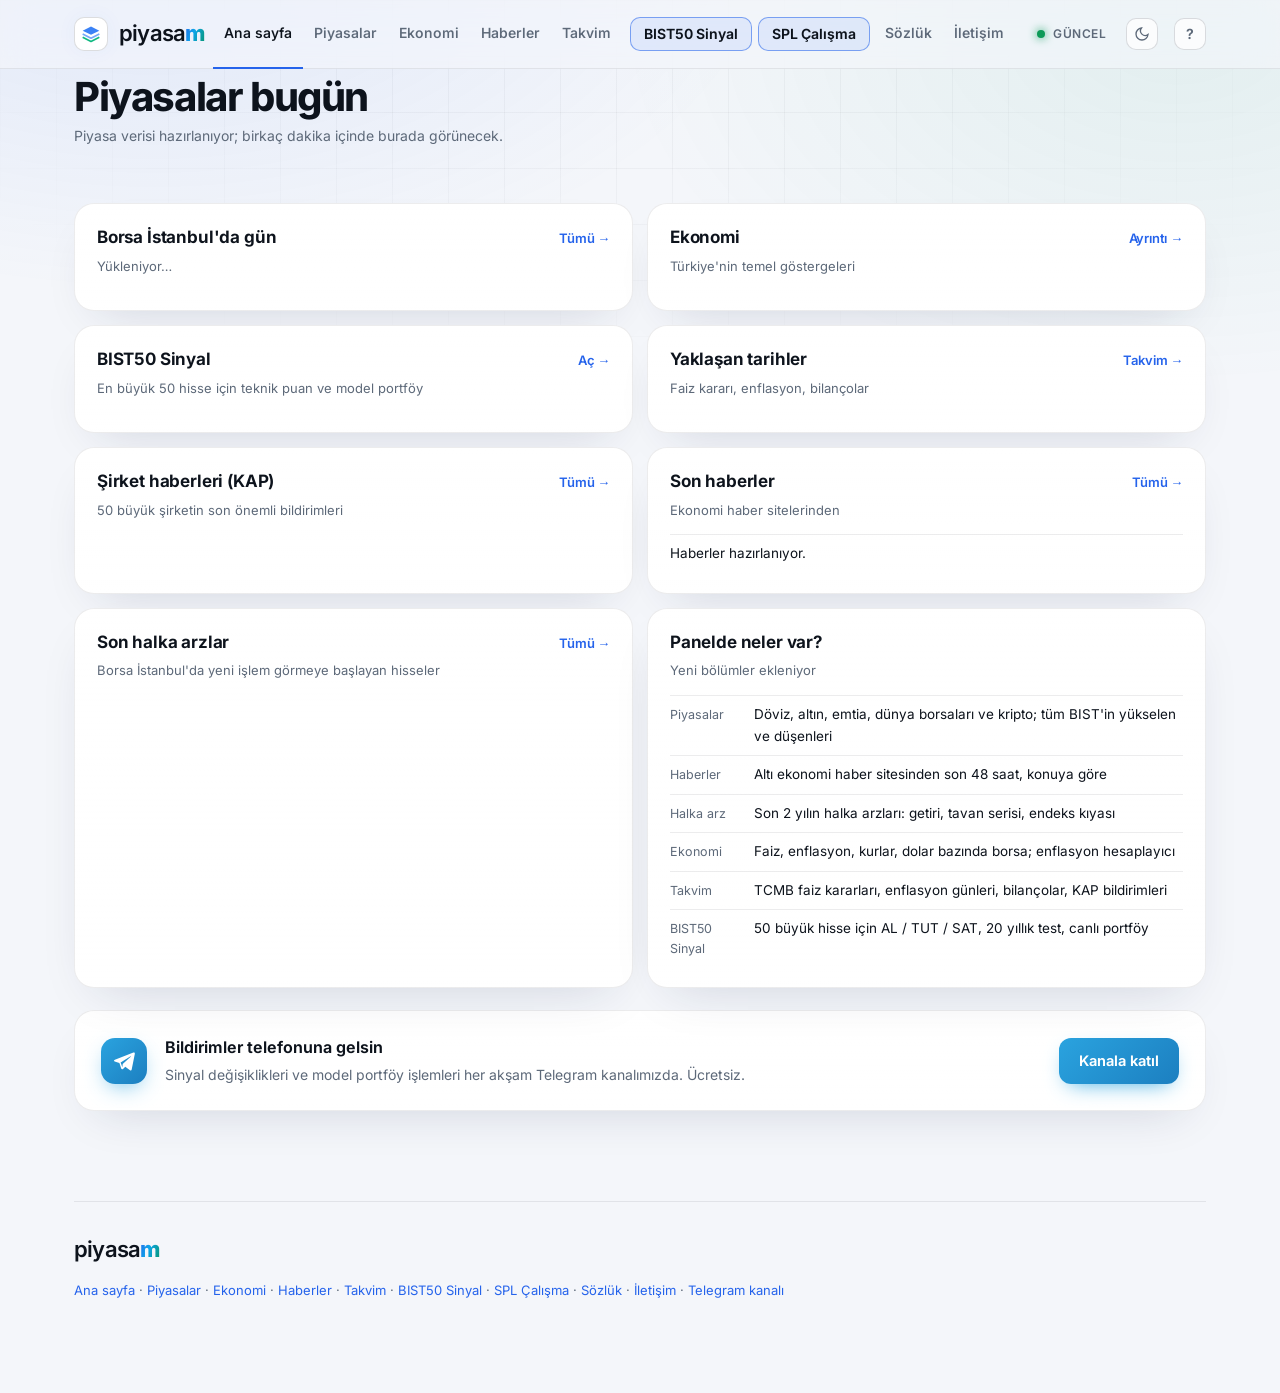
==== commit 2c1d55ca: "Menü: çerçeveli SPL Çalışma bağlantısı; Halka arz Piyasalar sayfasının altına taşındı - BIST50 Sinya" ====
--- a/index.html
+++ b/index.html
@@ -5,7 +5,7 @@
 // Eski tek sayfalık sitenin bağlantıları (…/quant-bot/#sinyaller gibi) yeni sayfalara yönlenir
 (function () {
   var h = decodeURIComponent(location.hash.slice(1)); if (!h) return;
-  var m = {takvim: "takvim.html", sozluk: "sozluk.html", iletisim: "iletisim.html"};
+  var m = {halkaarz: "piyasalar.html#halkaarz", takvim: "takvim.html", sozluk: "sozluk.html", iletisim: "iletisim.html"};
   var sig = ["bugun", "sinyaller", "performans", "degerleme", "ucuzluk", "nasil", "sss", "sss-yanlilik", "gecmis", "isabet", "accblock"];
   var dest = m[h] || (/^s-/.test(h) ? "sozluk.html#" + h : sig.indexOf(h) >= 0 ? "sinyal.html#" + h : null);
   if (dest) location.replace(dest);
@@ -56,7 +56,7 @@
     <div class="card"><h3 class="t">Son haberler <a href="haberler.html">Tümü →</a></h3><p class="st">Ekonomi haber sitelerinden</p><ul class="evl" id="news"></ul></div>
   </div>
   <div class="two">
-    <div class="card"><h3 class="t">Son halka arzlar <a href="halkaarz.html">Tümü →</a></h3><p class="st" id="ipost">Borsa İstanbul'da yeni işlem görmeye başlayan hisseler</p><table class="mini" id="ipos"></table></div>
+    <div class="card"><h3 class="t">Son halka arzlar <a href="piyasalar.html#halkaarz">Tümü →</a></h3><p class="st" id="ipost">Borsa İstanbul'da yeni işlem görmeye başlayan hisseler</p><table class="mini" id="ipos"></table></div>
     <div class="card"><h3 class="t">Panelde neler var?</h3><p class="st">Yeni bölümler ekleniyor</p>
       <ul class="evl">
         <li><span class="d">Piyasalar</span><span>Döviz, altın, emtia, dünya borsaları ve kripto; tüm BIST'in yükselen ve düşenleri</span></li>
@@ -89,7 +89,7 @@
   else $("#news").innerHTML = "<li>Haberler hazırlanıyor.</li>";
   if (I?.items?.length) {
     $("#ipost").textContent = `Son 12 ayda ${I.stats.n12} halka arz · ${I.stats.up12} tanesi ilk işlem fiyatının üstünde`;
-    $("#ipos").innerHTML = I.items.slice(0, 6).map(x => `<tr><td><a href="halkaarz.html">${x.t}</a></td><td class="n">${esc(x.name)}</td><td class="r">${new Date(x.first_day + "T00:00:00").toLocaleDateString("tr-TR", {day: "numeric", month: "short"})}</td><td>${pct(x.ret, 1)}</td></tr>`).join("");
+    $("#ipos").innerHTML = I.items.slice(0, 6).map(x => `<tr><td><a href="piyasalar.html#halkaarz">${x.t}</a></td><td class="n">${esc(x.name)}</td><td class="r">${new Date(x.first_day + "T00:00:00").toLocaleDateString("tr-TR", {day: "numeric", month: "short"})}</td><td>${pct(x.ret, 1)}</td></tr>`).join("");
   }
   if (M) {
     const g = new Date(M.generated_at.replace(/(\+\d\d)(\d\d)$/, "$1:$2"));
--- a/assets/app.css
+++ b/assets/app.css
@@ -77,13 +77,13 @@
 @keyframes ping{0%{transform:scale(.5);opacity:.8}100%{transform:scale(1.6);opacity:0}}
 nav .help{display:grid;place-items:center;width:32px;height:32px;border:1px solid var(--line2);border-radius:10px;color:var(--muted);font-weight:650;font-size:14px;margin-left:10px;background:var(--surface)}
 nav .help:hover{color:var(--ink)}
-@media(max-width:1060px){nav .links{display:none}}
+@media(max-width:1120px){nav .links{display:none}}
 @media(max-width:480px){.live span.t{display:none}}
 .mnav{display:none;gap:6px;overflow-x:auto;padding:0 24px 12px;scrollbar-width:none}
 .mnav::-webkit-scrollbar{display:none}
 .mnav a{flex:none;color:var(--muted);padding:6px 10px;font-size:13.5px;font-weight:560;border-bottom:2px solid transparent}
 .mnav a.on{color:var(--ink);border-bottom-color:var(--accent)}
-@media(max-width:1060px){.mnav{display:flex}}
+@media(max-width:1120px){.mnav{display:flex}}
 
 /* ---- Uyarı bandı ---- */
 .warn{display:flex;gap:12px;align-items:flex-start;background:var(--warn-bg);border:1px solid var(--warn-line);border-radius:14px;padding:13px 18px;margin:30px 0 34px;color:var(--ink2);font-size:13.5px}
@@ -389,7 +389,7 @@
 .subnav::-webkit-scrollbar{display:none}
 .subnav a{flex:none;color:var(--muted);border:1px solid var(--line);border-radius:999px;padding:7px 15px;font-size:13.5px;font-weight:600;background:var(--surface)}
 .subnav a.on{color:var(--ink);border-color:var(--line2);background:var(--surface2)}
-@media(max-width:1060px){.subnav{top:112px}}
+@media(max-width:1120px){.subnav{top:112px}}
 
 /* ---- Panel ---- */
 .ph{display:flex;align-items:flex-end;justify-content:space-between;gap:16px;flex-wrap:wrap;margin:6px 0 18px}
@@ -513,6 +513,9 @@
 .wm{font-weight:760;letter-spacing:-.035em;font-size:22px}.wm .gtext{font-weight:800}
 /* Öne çıkan sekme (BIST50 Sinyal): çerçeveli */
 nav .links a.hl{align-self:center;height:34px;margin:0 4px 0 8px;padding:0 13px;border:1px solid color-mix(in srgb,var(--accent) 55%,transparent);border-radius:10px;color:var(--ink);background:color-mix(in srgb,var(--accent) 9%,transparent);font-weight:640}
+nav .links a.hl + a.hl{margin-left:2px}
+nav .help{flex:none}
+@media(max-width:1240px){nav .links a{padding:0 9px}}
 nav .links a.hl:hover{background:color-mix(in srgb,var(--accent) 16%,transparent)}
 nav .links a.hl.on{border-color:var(--accent);background:color-mix(in srgb,var(--accent) 20%,transparent);border-bottom-width:1px}
 .mnav a.hl{border:1px solid color-mix(in srgb,var(--accent) 55%,transparent);border-radius:9px;color:var(--ink);background:color-mix(in srgb,var(--accent) 9%,transparent);font-weight:640}
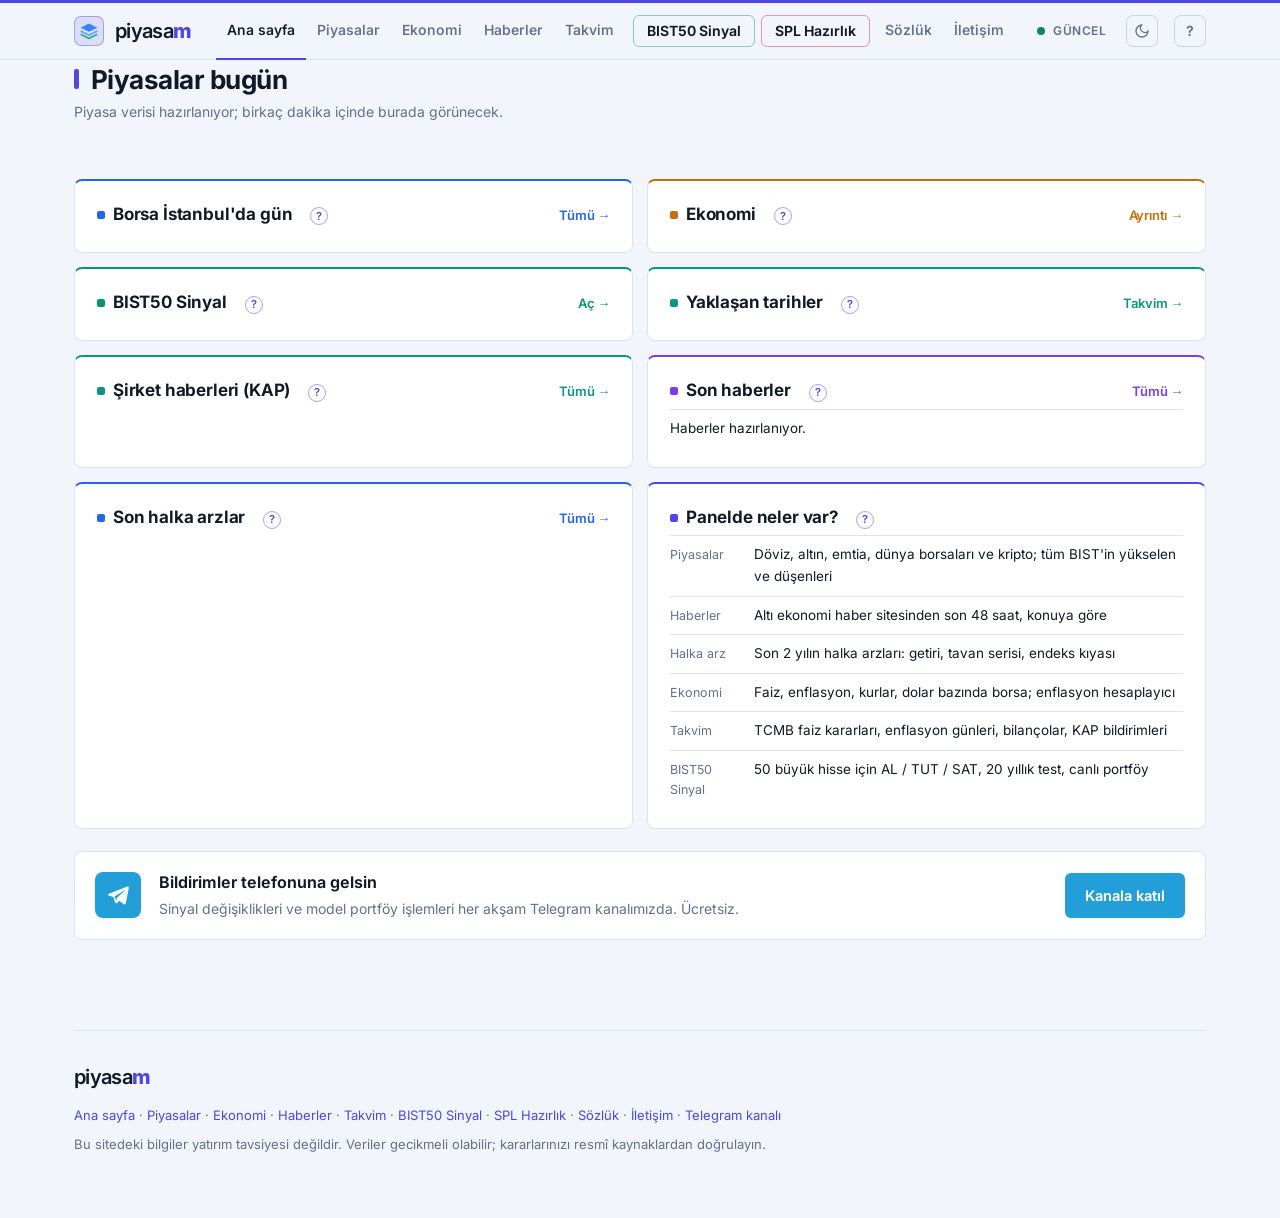
==== commit 4c1975e1: "Renkli tema: bölüm renkleri, renkli menü, kart ve başlık vurguları Co-Authored-By: Claude Opus 5.5 <" ====
--- a/index.html
+++ b/index.html
@@ -44,20 +44,20 @@
   <div class="mk-grid" id="cards"></div>
 
   <div class="two">
-    <div class="card" id="bistcard"><h3 class="t">Borsa İstanbul'da gün <a href="piyasalar.html#bist">Tümü →</a></h3><p class="st" id="bistst">Yükleniyor…</p><div id="bistbody"></div></div>
-    <div class="card" id="ecocard"><h3 class="t">Ekonomi <a href="ekonomi.html">Ayrıntı →</a></h3><p class="st">Türkiye'nin temel göstergeleri</p><div id="eco"></div></div>
+    <div class="card" data-sec="piyasalar" id="bistcard"><h3 class="t">Borsa İstanbul'da gün <a href="piyasalar.html#bist">Tümü →</a></h3><p class="st" id="bistst">Yükleniyor…</p><div id="bistbody"></div></div>
+    <div class="card" data-sec="ekonomi" id="ecocard"><h3 class="t">Ekonomi <a href="ekonomi.html">Ayrıntı →</a></h3><p class="st">Türkiye'nin temel göstergeleri</p><div id="eco"></div></div>
   </div>
   <div class="two">
-    <div class="card" id="sigcard"><h3 class="t">BIST50 Sinyal <a href="sinyal.html">Aç →</a></h3><p class="st">En büyük 50 hisse için teknik puan ve model portföy</p><div id="sig"></div></div>
-    <div class="card"><h3 class="t">Yaklaşan tarihler <a href="takvim.html">Takvim →</a></h3><p class="st">Faiz kararı, enflasyon, bilançolar</p><ul class="evl" id="upcoming"></ul></div>
+    <div class="card" data-sec="sinyal" id="sigcard"><h3 class="t">BIST50 Sinyal <a href="sinyal.html">Aç →</a></h3><p class="st">En büyük 50 hisse için teknik puan ve model portföy</p><div id="sig"></div></div>
+    <div class="card" data-sec="takvim"><h3 class="t">Yaklaşan tarihler <a href="takvim.html">Takvim →</a></h3><p class="st">Faiz kararı, enflasyon, bilançolar</p><ul class="evl" id="upcoming"></ul></div>
   </div>
   <div class="two">
-    <div class="card"><h3 class="t">Şirket haberleri (KAP) <a href="takvim.html">Tümü →</a></h3><p class="st">50 büyük şirketin son önemli bildirimleri</p><ul class="evl" id="kapnews"></ul></div>
-    <div class="card"><h3 class="t">Son haberler <a href="haberler.html">Tümü →</a></h3><p class="st">Ekonomi haber sitelerinden</p><ul class="evl" id="news"></ul></div>
+    <div class="card" data-sec="takvim"><h3 class="t">Şirket haberleri (KAP) <a href="takvim.html">Tümü →</a></h3><p class="st">50 büyük şirketin son önemli bildirimleri</p><ul class="evl" id="kapnews"></ul></div>
+    <div class="card" data-sec="haberler"><h3 class="t">Son haberler <a href="haberler.html">Tümü →</a></h3><p class="st">Ekonomi haber sitelerinden</p><ul class="evl" id="news"></ul></div>
   </div>
   <div class="two">
-    <div class="card"><h3 class="t">Son halka arzlar <a href="piyasalar.html#halkaarz">Tümü →</a></h3><p class="st" id="ipost">Borsa İstanbul'da yeni işlem görmeye başlayan hisseler</p><table class="mini" id="ipos"></table></div>
-    <div class="card"><h3 class="t">Panelde neler var?</h3><p class="st">Yeni bölümler ekleniyor</p>
+    <div class="card" data-sec="piyasalar"><h3 class="t">Son halka arzlar <a href="piyasalar.html#halkaarz">Tümü →</a></h3><p class="st" id="ipost">Borsa İstanbul'da yeni işlem görmeye başlayan hisseler</p><table class="mini" id="ipos"></table></div>
+    <div class="card" data-sec="home"><h3 class="t">Panelde neler var?</h3><p class="st">Yeni bölümler ekleniyor</p>
       <ul class="evl">
         <li><span class="d">Piyasalar</span><span>Döviz, altın, emtia, dünya borsaları ve kripto; tüm BIST'in yükselen ve düşenleri</span></li>
         <li><span class="d">Haberler</span><span>Altı ekonomi haber sitesinden son 48 saat, konuya göre</span></li>
@@ -80,6 +80,8 @@
 <script src="assets/core.js"></script>
 <script>
 chrome("home");
+const MKC = {"XU100.IS": "var(--c-piyasalar)", "USDTRY=X": "var(--c-doviz)", "EURTRY=X": "var(--c-doviz)", GRAM: "var(--c-altin)",
+             "BZ=F": "var(--c-emtia)", "BTC-USD": "var(--c-kripto)"};
 const HOME_CARDS = ["XU100.IS", "USDTRY=X", "EURTRY=X", "GRAM", "BZ=F", "BTC-USD"];
 const STRIP = ["XU100.IS", "XU030.IS", "USDTRY=X", "EURTRY=X", "GRAM", "GC=F", "BZ=F", "^GSPC", "^GDAXI", "BTC-USD", "^TNX"];
 const shortDay = iso => new Date(iso + "T00:00:00").toLocaleDateString("tr-TR", {day: "numeric", month: "short"});
@@ -98,7 +100,7 @@
     $("#strip").innerHTML = STRIP.map(s => mkFind(M, s)).filter(Boolean).map(it =>
       `<a href="piyasalar.html#${encodeURIComponent(it.sym)}">${it.name.split(" · ")[0]} <b>${mkVal(it)}</b> ${mkChg(it, it.chg)}</a>`).join("");
     $("#cards").innerHTML = HOME_CARDS.map(s => mkFind(M, s)).filter(Boolean).map(it =>
-      `<a class="card mk" href="piyasalar.html#${encodeURIComponent(it.sym)}"><div class="nm">${it.name}</div><div class="v">${mkVal(it)}</div>
+      `<a class="card mk" style="--mc:${MKC[it.sym] || "var(--c-piyasalar)"}" href="piyasalar.html#${encodeURIComponent(it.sym)}"><div class="nm">${it.name}</div><div class="v">${mkVal(it)}</div>
        <div class="c">${mkChg(it, it.chg)} <span class="m">1 ay ${mkChg(it, it.chg1m)}</span><span class="m">yıl başı ${mkChg(it, it.chgytd)}</span></div>${sparkSvg(it.spark)}</a>`).join("");
     const b = M.bist;
     if (b) {
--- a/assets/app.css
+++ b/assets/app.css
@@ -520,3 +520,190 @@
 nav .links a.hl.on{border-color:var(--accent);background:color-mix(in srgb,var(--accent) 20%,transparent);border-bottom-width:1px}
 .mnav a.hl{border:1px solid color-mix(in srgb,var(--accent) 55%,transparent);border-radius:9px;color:var(--ink);background:color-mix(in srgb,var(--accent) 9%,transparent);font-weight:640}
 .mnav a.hl.on{border-color:var(--accent);background:color-mix(in srgb,var(--accent) 20%,transparent)}
+/* GÜÇLÜ AL etiketi */
+.badge.strong{background:linear-gradient(135deg,color-mix(in srgb,var(--al) 26%,transparent),color-mix(in srgb,var(--accent) 22%,transparent));border-color:color-mix(in srgb,var(--al) 70%,transparent);color:var(--al);box-shadow:0 0 14px -4px var(--al);white-space:nowrap}
+.badge.strong::before{content:"★";width:auto;height:auto;background:none;font-size:11px}
+@media(max-width:520px){.badge.strong .lg{display:none}}
+
+/* =========================================================================================
+   TASARIM 2 — "Profesyonel terminal" (17 Kasım 2026): düz yüzeyler, 1px çizgiler, küçük köşeler,
+   tek vurgu rengi; parlama, renk geçişi, arka plan ışığı/ızgarası ve hareketli süsler yok.
+   Bu katman yukarıdaki kuralların üzerine yazar.
+   ========================================================================================= */
+:root{
+  --bg:#0c0f13;--bg2:#10141a;--surface:#12161c;--surface2:#181d24;--card:#12161c;--card2:#181d24;
+  --ink:#e6e9ed;--ink2:#b6bdc6;--muted:#7d8793;--line:#222831;--line2:#2e3641;--hi:transparent;
+  --accent:#4a86ff;--accent2:#4a86ff;--grad:linear-gradient(var(--accent),var(--accent));
+  --al:#26b37f;--al-bg:rgba(38,179,127,.12);--sat:#ef5361;--sat-bg:rgba(239,83,97,.12);--tut:#d6a23c;--tut-bg:rgba(214,162,60,.12);
+  --warn-bg:rgba(214,162,60,.06);--warn-line:rgba(214,162,60,.28);
+  --shadow:none;--glow1:transparent;--glow2:transparent;--grid:transparent;
+}
+@media (prefers-color-scheme:light){:root:not([data-theme="dark"]){
+  --bg:#f4f5f7;--bg2:#eceef1;--surface:#ffffff;--surface2:#f7f8fa;--card:#ffffff;--card2:#f7f8fa;
+  --ink:#14181d;--ink2:#3b434e;--muted:#69727e;--line:#e2e5e9;--line2:#d2d7dd;--hi:transparent;
+  --accent:#1f5bd8;--accent2:#1f5bd8;--grad:linear-gradient(var(--accent),var(--accent));
+  --al:#0e875c;--al-bg:#e5f3ec;--sat:#c62f3d;--sat-bg:#fbe8ea;--tut:#a26a0e;--tut-bg:#faf0dd;
+  --warn-bg:#fdf8ee;--warn-line:#ecd9b0;--shadow:none;--glow1:transparent;--glow2:transparent;--grid:transparent;
+}}
+:root[data-theme="light"]{
+  --bg:#f4f5f7;--bg2:#eceef1;--surface:#ffffff;--surface2:#f7f8fa;--card:#ffffff;--card2:#f7f8fa;
+  --ink:#14181d;--ink2:#3b434e;--muted:#69727e;--line:#e2e5e9;--line2:#d2d7dd;--hi:transparent;
+  --accent:#1f5bd8;--accent2:#1f5bd8;--grad:linear-gradient(var(--accent),var(--accent));
+  --al:#0e875c;--al-bg:#e5f3ec;--sat:#c62f3d;--sat-bg:#fbe8ea;--tut:#a26a0e;--tut-bg:#faf0dd;
+  --warn-bg:#fdf8ee;--warn-line:#ecd9b0;--shadow:none;--glow1:transparent;--glow2:transparent;--grid:transparent;
+}
+body{font-size:14.5px}
+body::before,body::after{display:none}
+html{scroll-padding-top:72px}
+.gtext{background:none;-webkit-background-clip:border-box;background-clip:border-box;color:var(--accent)}
+/* Menü */
+nav{background:var(--bg);backdrop-filter:none;-webkit-backdrop-filter:none}
+nav .wrap{height:56px}
+.brand .mark{box-shadow:none;border-radius:7px;width:30px;height:30px}
+.wm{font-size:20px}
+.dot{box-shadow:none}.dot::after{display:none}
+nav .help{border-radius:7px;background:transparent}
+nav .links a.hl{border-radius:6px;background:transparent;border-color:var(--line2);height:32px}
+nav .links a.hl:hover{background:var(--surface2)}
+nav .links a.hl.on{border-color:var(--accent);background:color-mix(in srgb,var(--accent) 10%,transparent)}
+.mnav a.hl{border-radius:6px;background:transparent;border-color:var(--line2)}
+.subnav{top:56px;background:var(--bg);backdrop-filter:none;-webkit-backdrop-filter:none;border-bottom:1px solid var(--line);padding:8px 0}
+.subnav a{border-radius:6px;background:transparent;border-color:transparent;padding:6px 12px}
+.subnav a.on{background:var(--surface2);border-color:var(--line2)}
+@media(max-width:1120px){.subnav{top:100px}}
+/* Yüzeyler */
+.card,.tile,.stat,.step,.tbl,.faq details,details.more>summary{background:var(--card);box-shadow:none;border-color:var(--line)}
+.card{border-radius:8px;padding:18px 20px}
+.hero{border-radius:8px;padding:30px 28px 26px}
+.hero::before,.hero::after{display:none}
+.tile{border-radius:8px;padding:16px 18px}
+.tile::after{display:none}
+.tile:hover,.mk:hover{transform:none}
+.tile .v{font-size:34px;font-weight:700}
+.step{border-radius:8px}
+.step .n{background:var(--accent);box-shadow:none;border-radius:6px;width:28px;height:28px;font-size:13px}
+.faq details{border-radius:6px}
+.chip{border-radius:6px;padding:7px 12px}
+.chip i{box-shadow:none}
+.tabs,.seg{border-radius:7px;padding:3px}
+.tabs button,.seg button{border-radius:5px;padding:6px 12px;font-size:13px}
+input[type=search]{border-radius:7px}
+.warn{border-radius:6px;padding:10px 14px;margin:18px 0}
+.filt{border-radius:6px}
+/* Başlıklar ve bölümler */
+.kicker{display:none}
+h2{font-size:22px;font-weight:680;letter-spacing:-.015em;margin:0 0 6px}
+h3.sm{font-size:16px;font-weight:650}
+.lead{font-size:14px;margin-bottom:16px}
+.ph h1{font-size:26px;font-weight:700;letter-spacing:-.02em}
+section{padding-top:28px}
+/* Tablolar: sıkı ve hizalı */
+.tbl{border-radius:8px}
+th,td{padding:9px 12px}
+th{font-size:10.5px;letter-spacing:.07em;background:var(--surface2)}
+tbody tr.row:hover,.mtbl tr.mrow:hover{background:var(--surface2)}
+.mini td{padding:6px 4px}
+/* Etiketler */
+.badge{border-radius:4px;min-width:42px;padding:2px 8px;font-size:11px;letter-spacing:.05em}
+.badge::before{display:none}
+.badge.strong{background:var(--al-bg);border-color:color-mix(in srgb,var(--al) 60%,transparent);box-shadow:none;color:var(--al)}
+.badge.strong::before{display:inline;content:"★";font-size:10px}
+.tv{border-radius:4px}
+/* Panel parçaları */
+.mk{border-radius:8px;padding:16px 18px 10px}
+.mk .v{font-size:24px;font-weight:700}
+.strip a{border-radius:6px;padding:7px 11px}
+.kv div,.calc-out div,.cal-it,.nw li .mt span,.cal-it .tks a,.cal-it .tks span{border-radius:6px}
+.ipo-cards .card,.eco-cards .card,.cal-top .card,.chartcard,.detail{border-radius:8px}
+.ipo-cards .bg,.eco-cards .bg,.cal-top .bg{font-size:24px}
+.tip{border-radius:5px}
+.tgcard .ic{background:#229ed9;box-shadow:none;border-radius:8px}
+.btn-tg{background:#229ed9;box-shadow:none;border-radius:6px}
+.btn-tg:hover,.contact button:hover{transform:none;filter:brightness(1.08)}
+.contact{border-radius:8px}
+.contact button{background:var(--accent);box-shadow:none;border-radius:6px}
+.contact input,.contact select,.contact textarea,.calc input,.calc select{border-radius:6px}
+.gl .term{border-radius:8px}
+/* Hareket: yalnızca kısa bir belirme */
+.rv{transform:none;transition:opacity .3s ease}
+/* Sade sayılar ve simgeler */
+.big{font-size:clamp(40px,6vw,60px);font-weight:700;letter-spacing:-.03em;background:none;-webkit-background-clip:border-box;background-clip:border-box;color:var(--ink);-webkit-text-fill-color:currentColor}
+.delta{border-radius:6px;font-size:16px;padding:3px 10px}
+.tag{border-radius:6px}
+.av{border-radius:6px;background:color-mix(in srgb,hsl(var(--h) 45% 50%) 16%,var(--card));color:hsl(var(--h) 45% 62%);box-shadow:none;border:1px solid color-mix(in srgb,hsl(var(--h) 45% 50%) 30%,transparent);font-weight:700}
+:root[data-theme="light"] .av{color:hsl(var(--h) 50% 36%)}
+@media (prefers-color-scheme:light){:root:not([data-theme="dark"]) .av{color:hsl(var(--h) 50% 36%)}}
+.bar{height:5px;border-radius:2px}
+.bar i{border-radius:2px;box-shadow:none}
+/* "?" açıklama düğmesi ve kutusu */
+.qm{display:inline-grid;place-items:center;width:18px;height:18px;margin-left:8px;border-radius:50%;border:1px solid var(--line2);background:transparent;color:var(--muted);font:600 11px/1 "InterV",sans-serif;cursor:pointer;vertical-align:middle;padding:0;flex:none}
+.qm:hover{color:var(--ink);border-color:var(--muted)}
+h3.t .qm{margin-right:auto}
+.qbody{position:fixed;z-index:60;max-height:60vh;overflow:auto;background:var(--card);border:1px solid var(--line2);border-radius:8px;padding:12px 14px;box-shadow:0 12px 32px -12px rgba(0,0,0,.45);font-size:13px;line-height:1.55;color:var(--ink2);font-weight:400;letter-spacing:0;text-transform:none}
+.qbody p,.qbody .lead,.qbody .st{margin:0 0 8px;font-size:13px;color:var(--ink2);max-width:none}
+.qbody > :last-child{margin-bottom:0}
+.qbody .legend-sig{display:grid;gap:6px;margin:0}
+
+/* =========================================================================================
+   TASARIM 3 — renkli tema (17 Kasım 2026): her bölümün kendi rengi, lacivert tonlu zemin, varlık türü renkleri.
+   Düz renk; renk geçişi ve parlama yok.
+   ========================================================================================= */
+:root{
+  --c-home:#818cf8;--c-piyasalar:#4f8dff;--c-ekonomi:#f5a524;--c-haberler:#a78bfa;--c-takvim:#2dd4bf;--c-sinyal:#34d399;
+  --c-spl:#fb7185;--c-sozluk:#f472b6;--c-iletisim:#38bdf8;
+  --c-doviz:#34d399;--c-altin:#fbbf24;--c-emtia:#fb923c;--c-kripto:#f97316;
+  --bg:#0a1020;--bg2:#0e1528;--surface:#0f172a;--surface2:#151f36;--card:#0f172a;--card2:#151f36;
+  --line:#1e2a44;--line2:#2a3958;--ink:#e8edf6;--ink2:#b4bfd2;--muted:#7b88a3;
+}
+@media (prefers-color-scheme:light){:root:not([data-theme="dark"]){
+  --c-home:#4f46e5;--c-piyasalar:#2563eb;--c-ekonomi:#c2700a;--c-haberler:#7c3aed;--c-takvim:#0d9488;--c-sinyal:#059669;
+  --c-spl:#e11d48;--c-sozluk:#db2777;--c-iletisim:#0284c7;
+  --c-doviz:#059669;--c-altin:#b7791f;--c-emtia:#ea580c;--c-kripto:#c2410c;
+  --bg:#f2f5fb;--bg2:#e8edf6;--surface:#ffffff;--surface2:#f5f7fc;--card:#ffffff;--card2:#f5f7fc;
+  --line:#dde3ee;--line2:#ccd5e3;--ink:#111827;--ink2:#374151;--muted:#64708a;
+}}
+:root[data-theme="light"]{
+  --c-home:#4f46e5;--c-piyasalar:#2563eb;--c-ekonomi:#c2700a;--c-haberler:#7c3aed;--c-takvim:#0d9488;--c-sinyal:#059669;
+  --c-spl:#e11d48;--c-sozluk:#db2777;--c-iletisim:#0284c7;
+  --c-doviz:#059669;--c-altin:#b7791f;--c-emtia:#ea580c;--c-kripto:#c2410c;
+  --bg:#f2f5fb;--bg2:#e8edf6;--surface:#ffffff;--surface2:#f5f7fc;--card:#ffffff;--card2:#f5f7fc;
+  --line:#dde3ee;--line2:#ccd5e3;--ink:#111827;--ink2:#374151;--muted:#64708a;
+}
+/* Sayfanın vurgu rengi = bölüm rengi */
+body[data-page="home"]{--accent:var(--c-home)}
+body[data-page="piyasalar"]{--accent:var(--c-piyasalar)}
+body[data-page="ekonomi"]{--accent:var(--c-ekonomi)}
+body[data-page="haberler"]{--accent:var(--c-haberler)}
+body[data-page="takvim"]{--accent:var(--c-takvim)}
+body[data-page="sinyal"]{--accent:var(--c-sinyal)}
+body[data-page="sozluk"]{--accent:var(--c-sozluk)}
+body[data-page="iletisim"]{--accent:var(--c-iletisim)}
+/* Üst şerit: sayfa renginde ince çizgi */
+nav{border-top:3px solid var(--accent)}
+/* Menü: her sekmenin kendi rengi */
+nav .links a:hover,.mnav a:hover{color:var(--c)}
+nav .links a.on,.mnav a.on{border-bottom-color:var(--c);color:var(--ink)}
+nav .links a.hl{border-color:color-mix(in srgb,var(--c) 45%,transparent);color:var(--ink)}
+nav .links a.hl:hover{background:color-mix(in srgb,var(--c) 10%,transparent)}
+nav .links a.hl.on,.mnav a.hl.on{border-color:var(--c);background:color-mix(in srgb,var(--c) 14%,transparent)}
+.mnav a.hl{border-color:color-mix(in srgb,var(--c) 45%,transparent)}
+/* Başlık işaretleri */
+.ph h1::before,section > h2::before{content:"";display:inline-block;width:5px;height:.78em;margin-right:12px;border-radius:2px;background:var(--accent);vertical-align:baseline}
+/* Bölüm kartları: üst renk çizgisi ve başlık işareti */
+.card[data-sec]{--sc:var(--c-home);border-top:2px solid var(--sc)}
+.card[data-sec="piyasalar"]{--sc:var(--c-piyasalar)}.card[data-sec="ekonomi"]{--sc:var(--c-ekonomi)}
+.card[data-sec="haberler"]{--sc:var(--c-haberler)}.card[data-sec="takvim"]{--sc:var(--c-takvim)}
+.card[data-sec="sinyal"]{--sc:var(--c-sinyal)}.card[data-sec="home"]{--sc:var(--c-home)}
+.card[data-sec] h3.t a{color:var(--sc)}
+.card[data-sec] h3.t::before{content:"";width:8px;height:8px;border-radius:2px;background:var(--sc);flex:none;align-self:center;margin-right:-2px}
+/* Piyasa kartları: varlık türü rengi */
+.mk{border-left:3px solid var(--mc,var(--accent))}
+.mk .nm{color:var(--mc,var(--muted))}
+/* Göstergeler: renkli ama sakin */
+.tile .k{color:var(--c,var(--muted))}
+.subnav a.on{background:color-mix(in srgb,var(--accent) 14%,transparent);border-color:color-mix(in srgb,var(--accent) 50%,transparent);color:var(--ink)}
+.tabs button.on,.seg button.on{background:color-mix(in srgb,var(--accent) 16%,transparent);color:var(--ink);box-shadow:none}
+.qm{border-color:color-mix(in srgb,var(--accent) 50%,transparent);color:var(--accent)}
+.strip a{border-left:2px solid color-mix(in srgb,var(--accent) 60%,transparent)}
+th{background:color-mix(in srgb,var(--accent) 6%,var(--surface2))}
+.brand .mark{background:color-mix(in srgb,var(--accent) 14%,transparent);border-color:color-mix(in srgb,var(--accent) 40%,transparent)}
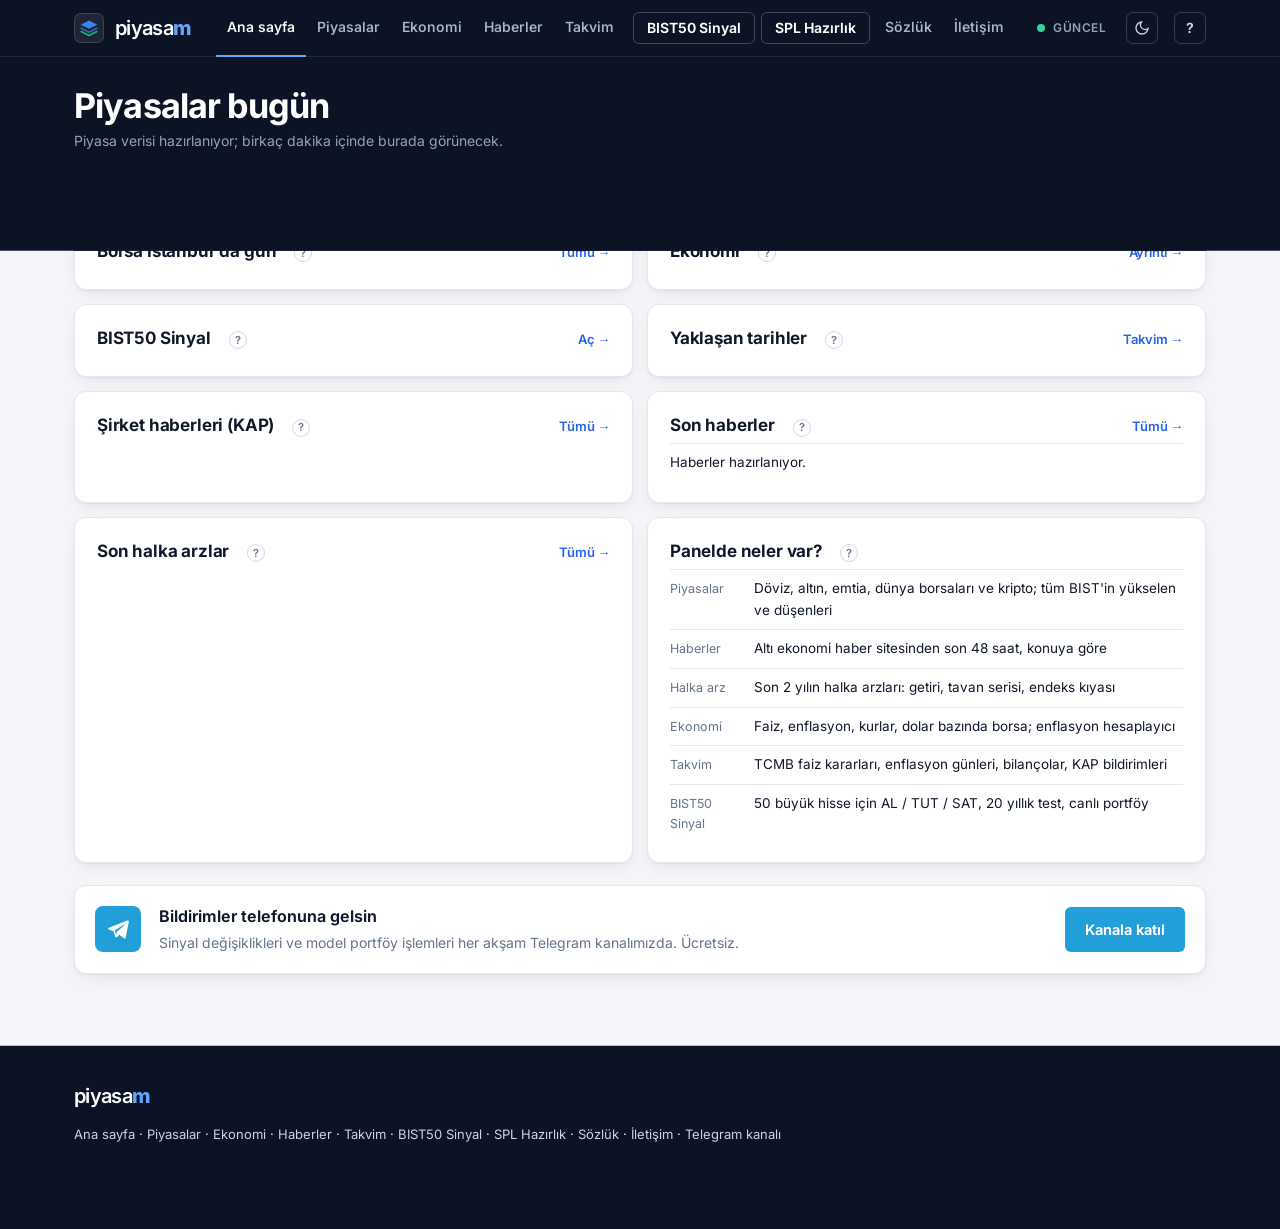
==== commit 00b13ef6: "Tasarım: koyu üst bant + açık içerik (karışık tema); renkli tema kaldırıldı Co-Authored-By: Claude O" ====
--- a/index.html
+++ b/index.html
@@ -26,7 +26,7 @@
 <meta property="og:image:height" content="630">
 <meta property="og:locale" content="tr_TR">
 <meta name="twitter:card" content="summary_large_image">
-<meta name="theme-color" content="#06080b">
+<meta name="theme-color" content="#0b1324">
 <link rel="icon" type="image/png" sizes="512x512" href="img/icon-512.png">
 <link rel="apple-touch-icon" href="img/apple-touch-icon.png">
 <link rel="preload" href="fonts/inter-latin.woff2" as="font" type="font/woff2" crossorigin>
@@ -37,11 +37,11 @@
 <nav id="top"></nav>
 
 <main class="wrap">
-  <div class="ph">
+  <div class="ph band">
     <div><h1>Piyasalar bugün</h1><div class="sub" id="asof">Yükleniyor…</div></div>
   </div>
-  <div class="strip" id="strip"></div>
-  <div class="mk-grid" id="cards"></div>
+  <div class="strip band ov" id="strip"></div>
+  <div class="mk-grid lift" id="cards"></div>
 
   <div class="two">
     <div class="card" data-sec="piyasalar" id="bistcard"><h3 class="t">Borsa İstanbul'da gün <a href="piyasalar.html#bist">Tümü →</a></h3><p class="st" id="bistst">Yükleniyor…</p><div id="bistbody"></div></div>
--- a/assets/app.css
+++ b/assets/app.css
@@ -645,65 +645,91 @@
 .qbody .legend-sig{display:grid;gap:6px;margin:0}
 
 /* =========================================================================================
-   TASARIM 3 — renkli tema (17 Kasım 2026): her bölümün kendi rengi, lacivert tonlu zemin, varlık türü renkleri.
-   Düz renk; renk geçişi ve parlama yok.
+   TASARIM 4 — karışık tema (17 Kasım 2026): koyu lacivert üst bant (menü + sayfa başlığı + alt bilgi), açık içerik
+   (beyaz kartlar, yumuşak gölge). Varsayılan budur; menüdeki düğme yalnızca içerik alanını koyuya çevirir.
+   Bant öğeleri: .band (tam genişlik), son bant öğesi .ov ise altındaki .lift kartları banda biner.
    ========================================================================================= */
-:root{
-  --c-home:#818cf8;--c-piyasalar:#4f8dff;--c-ekonomi:#f5a524;--c-haberler:#a78bfa;--c-takvim:#2dd4bf;--c-sinyal:#34d399;
-  --c-spl:#fb7185;--c-sozluk:#f472b6;--c-iletisim:#38bdf8;
-  --c-doviz:#34d399;--c-altin:#fbbf24;--c-emtia:#fb923c;--c-kripto:#f97316;
-  --bg:#0a1020;--bg2:#0e1528;--surface:#0f172a;--surface2:#151f36;--card:#0f172a;--card2:#151f36;
-  --line:#1e2a44;--line2:#2a3958;--ink:#e8edf6;--ink2:#b4bfd2;--muted:#7b88a3;
-}
-@media (prefers-color-scheme:light){:root:not([data-theme="dark"]){
-  --c-home:#4f46e5;--c-piyasalar:#2563eb;--c-ekonomi:#c2700a;--c-haberler:#7c3aed;--c-takvim:#0d9488;--c-sinyal:#059669;
-  --c-spl:#e11d48;--c-sozluk:#db2777;--c-iletisim:#0284c7;
-  --c-doviz:#059669;--c-altin:#b7791f;--c-emtia:#ea580c;--c-kripto:#c2410c;
-  --bg:#f2f5fb;--bg2:#e8edf6;--surface:#ffffff;--surface2:#f5f7fc;--card:#ffffff;--card2:#f5f7fc;
-  --line:#dde3ee;--line2:#ccd5e3;--ink:#111827;--ink2:#374151;--muted:#64708a;
-}}
-:root[data-theme="light"]{
-  --c-home:#4f46e5;--c-piyasalar:#2563eb;--c-ekonomi:#c2700a;--c-haberler:#7c3aed;--c-takvim:#0d9488;--c-sinyal:#059669;
-  --c-spl:#e11d48;--c-sozluk:#db2777;--c-iletisim:#0284c7;
-  --c-doviz:#059669;--c-altin:#b7791f;--c-emtia:#ea580c;--c-kripto:#c2410c;
-  --bg:#f2f5fb;--bg2:#e8edf6;--surface:#ffffff;--surface2:#f5f7fc;--card:#ffffff;--card2:#f5f7fc;
-  --line:#dde3ee;--line2:#ccd5e3;--ink:#111827;--ink2:#374151;--muted:#64708a;
-}
-/* Sayfanın vurgu rengi = bölüm rengi */
-body[data-page="home"]{--accent:var(--c-home)}
-body[data-page="piyasalar"]{--accent:var(--c-piyasalar)}
-body[data-page="ekonomi"]{--accent:var(--c-ekonomi)}
-body[data-page="haberler"]{--accent:var(--c-haberler)}
-body[data-page="takvim"]{--accent:var(--c-takvim)}
-body[data-page="sinyal"]{--accent:var(--c-sinyal)}
-body[data-page="sozluk"]{--accent:var(--c-sozluk)}
-body[data-page="iletisim"]{--accent:var(--c-iletisim)}
-/* Üst şerit: sayfa renginde ince çizgi */
-nav{border-top:3px solid var(--accent)}
-/* Menü: her sekmenin kendi rengi */
-nav .links a:hover,.mnav a:hover{color:var(--c)}
-nav .links a.on,.mnav a.on{border-bottom-color:var(--c);color:var(--ink)}
-nav .links a.hl{border-color:color-mix(in srgb,var(--c) 45%,transparent);color:var(--ink)}
-nav .links a.hl:hover{background:color-mix(in srgb,var(--c) 10%,transparent)}
-nav .links a.hl.on,.mnav a.hl.on{border-color:var(--c);background:color-mix(in srgb,var(--c) 14%,transparent)}
-.mnav a.hl{border-color:color-mix(in srgb,var(--c) 45%,transparent)}
-/* Başlık işaretleri */
-.ph h1::before,section > h2::before{content:"";display:inline-block;width:5px;height:.78em;margin-right:12px;border-radius:2px;background:var(--accent);vertical-align:baseline}
-/* Bölüm kartları: üst renk çizgisi ve başlık işareti */
-.card[data-sec]{--sc:var(--c-home);border-top:2px solid var(--sc)}
-.card[data-sec="piyasalar"]{--sc:var(--c-piyasalar)}.card[data-sec="ekonomi"]{--sc:var(--c-ekonomi)}
-.card[data-sec="haberler"]{--sc:var(--c-haberler)}.card[data-sec="takvim"]{--sc:var(--c-takvim)}
-.card[data-sec="sinyal"]{--sc:var(--c-sinyal)}.card[data-sec="home"]{--sc:var(--c-home)}
-.card[data-sec] h3.t a{color:var(--sc)}
-.card[data-sec] h3.t::before{content:"";width:8px;height:8px;border-radius:2px;background:var(--sc);flex:none;align-self:center;margin-right:-2px}
-/* Piyasa kartları: varlık türü rengi */
-.mk{border-left:3px solid var(--mc,var(--accent))}
-.mk .nm{color:var(--mc,var(--muted))}
-/* Göstergeler: renkli ama sakin */
-.tile .k{color:var(--c,var(--muted))}
-.subnav a.on{background:color-mix(in srgb,var(--accent) 14%,transparent);border-color:color-mix(in srgb,var(--accent) 50%,transparent);color:var(--ink)}
-.tabs button.on,.seg button.on{background:color-mix(in srgb,var(--accent) 16%,transparent);color:var(--ink);box-shadow:none}
-.qm{border-color:color-mix(in srgb,var(--accent) 50%,transparent);color:var(--accent)}
-.strip a{border-left:2px solid color-mix(in srgb,var(--accent) 60%,transparent)}
-th{background:color-mix(in srgb,var(--accent) 6%,var(--surface2))}
-.brand .mark{background:color-mix(in srgb,var(--accent) 14%,transparent);border-color:color-mix(in srgb,var(--accent) 40%,transparent)}
+:root:not([data-theme="dark"]){
+  --bg:#f3f5f9;--bg2:#e9edf3;--surface:#ffffff;--surface2:#f6f8fb;--card:#ffffff;--card2:#f6f8fb;
+  --ink:#0f172a;--ink2:#334155;--muted:#64748b;--line:#e3e8ef;--line2:#d3dae4;--hi:transparent;
+  --accent:#2563eb;--accent2:#2563eb;--grad:linear-gradient(var(--accent),var(--accent));
+  --al:#059669;--al-bg:#e3f5ee;--sat:#dc2626;--sat-bg:#fdecec;--tut:#b45309;--tut-bg:#fdf3e1;
+  --strat:#059669;--bench:#2563eb;--cash:#64748b;--uni:#7c3aed;--gold:#c08a12;--usdc:#db2777;--e20:#2563eb;--e50:#ea580c;--e200:#9333ea;
+  --warn-bg:#fffaf0;--warn-line:#f1d9a6;
+  --shadow:0 1px 2px rgba(15,23,42,.05),0 6px 18px -6px rgba(15,23,42,.10);
+  color-scheme:light;
+}
+:root[data-theme="dark"]{
+  --bg:#0b111c;--bg2:#0f1624;--surface:#111a29;--surface2:#162133;--card:#111a29;--card2:#162133;
+  --ink:#e8edf5;--ink2:#b5c0d0;--muted:#8090a6;--line:#1e2a3c;--line2:#2a3850;
+  --accent:#5b9bff;--accent2:#5b9bff;
+  --shadow:0 1px 2px rgba(0,0,0,.3),0 8px 24px -8px rgba(0,0,0,.5);
+}
+/* Koyu bant değişkenleri (iki modda da aynı) */
+nav#top,.band,footer{
+  --bg:#0b1324;--ink:#f1f5f9;--ink2:#cbd5e1;--muted:#94a3b8;--line:rgba(255,255,255,.09);--line2:rgba(255,255,255,.18);
+  --surface:rgba(255,255,255,.05);--surface2:rgba(255,255,255,.10);--card:rgba(255,255,255,.05);
+  --al:#34d399;--sat:#f87171;--tut:#fbbf24;--accent:#60a5fa;color-scheme:dark;color:var(--ink);
+}
+:root[data-theme="dark"] nav#top,:root[data-theme="dark"] .band,:root[data-theme="dark"] footer{--bg:#060a12}
+nav#top{background:var(--bg);border-bottom:1px solid var(--line)}
+.band,footer{background:var(--bg);box-shadow:0 0 0 100vmax var(--bg);clip-path:inset(0 -100vmax)}
+.band + .band{clip-path:inset(-2px -100vmax 0)}
+/* Sayfa başlığı bandı */
+.ph.band{margin:0;padding:30px 0 26px}
+.ph.band h1{font-size:clamp(26px,3.4vw,34px);font-weight:720;letter-spacing:-.025em;color:#fff}
+.ph.band .sub{color:var(--muted)}
+.band.ov{padding-bottom:70px}
+.lift{position:relative;z-index:1;margin-top:-48px!important}
+.ph.ov + section,.ph.band + section{padding-top:0}
+.ph.ov + section{padding-top:0}
+/* Bant içindeki şerit (ana sayfa) */
+.strip.band{margin:0;padding-top:2px}
+.strip.band a{background:rgba(255,255,255,.06);border:1px solid var(--line);border-radius:8px}
+.strip.band a:hover{background:rgba(255,255,255,.11)}
+/* Menü */
+nav .links a{color:#aab6c9}
+nav .links a:hover{color:#fff}
+nav .links a.on{color:#fff;border-bottom-color:var(--accent)}
+nav .links a.hl{border:1px solid rgba(255,255,255,.22);color:#fff;background:transparent}
+nav .links a.hl:hover{background:rgba(255,255,255,.08)}
+nav .links a.hl.on{border-color:var(--accent);background:rgba(96,165,250,.16)}
+.mnav a{color:#aab6c9}.mnav a.on{color:#fff}
+.mnav a.hl{border-color:rgba(255,255,255,.22);color:#fff;background:transparent}
+.brand,.wm{color:#fff}
+.brand .mark{background:rgba(255,255,255,.08);border-color:rgba(255,255,255,.14)}
+nav .help{color:#cbd5e1;border-color:rgba(255,255,255,.18)}
+nav .help:hover{color:#fff;background:rgba(255,255,255,.08)}
+/* Sinyal sayfası alt menüsü: bandın devamı, yapışkan */
+.subnav.band{margin:0;padding:0 0 12px;border-bottom:0;background:var(--bg)}
+.subnav.band a{color:#aab6c9;border:1px solid transparent;border-radius:999px;padding:6px 14px}
+.subnav.band a:hover{color:#fff}
+.subnav.band a.on{color:#0b1324;background:#fff;border-color:#fff}
+.subnav.band + *{margin-top:22px}
+/* İçerik: beyaz kartlar, yumuşak gölge, ferah köşeler */
+.card,.tile,.stat,.step,.tbl,.mk,.faq details,details.more>summary,.chartcard,.detail{background:var(--card);border:1px solid var(--line);box-shadow:var(--shadow)}
+.card,.tbl,.mk,.tile,.hero,.chartcard,.detail,.ipo-cards .card,.eco-cards .card,.cal-top .card{border-radius:12px}
+.mk{padding:16px 18px 10px}
+.mk:hover{border-color:var(--line2)}
+th{background:var(--surface2);color:var(--muted)}
+.tabs,.seg{background:var(--surface);border:1px solid var(--line);border-radius:9px}
+.tabs button.on,.seg button.on{background:var(--accent);color:#fff;box-shadow:none}
+.band .seg{background:rgba(255,255,255,.06)}
+.band .seg button{color:#cbd5e1}
+.band .seg button.on{background:#fff;color:#0b1324}
+.qm{border-color:var(--line2);color:var(--muted)}
+.qm:hover{border-color:var(--accent);color:var(--accent)}
+.band .qm{border-color:rgba(255,255,255,.3);color:#cbd5e1}
+.warn{border-radius:10px}
+.badge{border-radius:6px}
+input[type=search]{background-color:var(--card);border:1px solid var(--line);border-radius:9px}
+.av{border-radius:8px}
+/* Alt bilgi koyu */
+footer{margin-top:72px;border-top:0;padding:34px 0 48px}
+footer a{color:#cbd5e1}footer a:hover{color:#fff}
+footer .fb .wm{color:#fff}
+/* Hafif belirme */
+.rv{transform:translateY(6px);transition:opacity .35s ease,transform .35s ease}
+.rv.in{transform:none}
+@media(max-width:1120px){.subnav.band{top:100px}}
+@media(max-width:600px){.ph.band{padding:22px 0 20px}.band.ov{padding-bottom:58px}.lift{margin-top:-40px!important}}
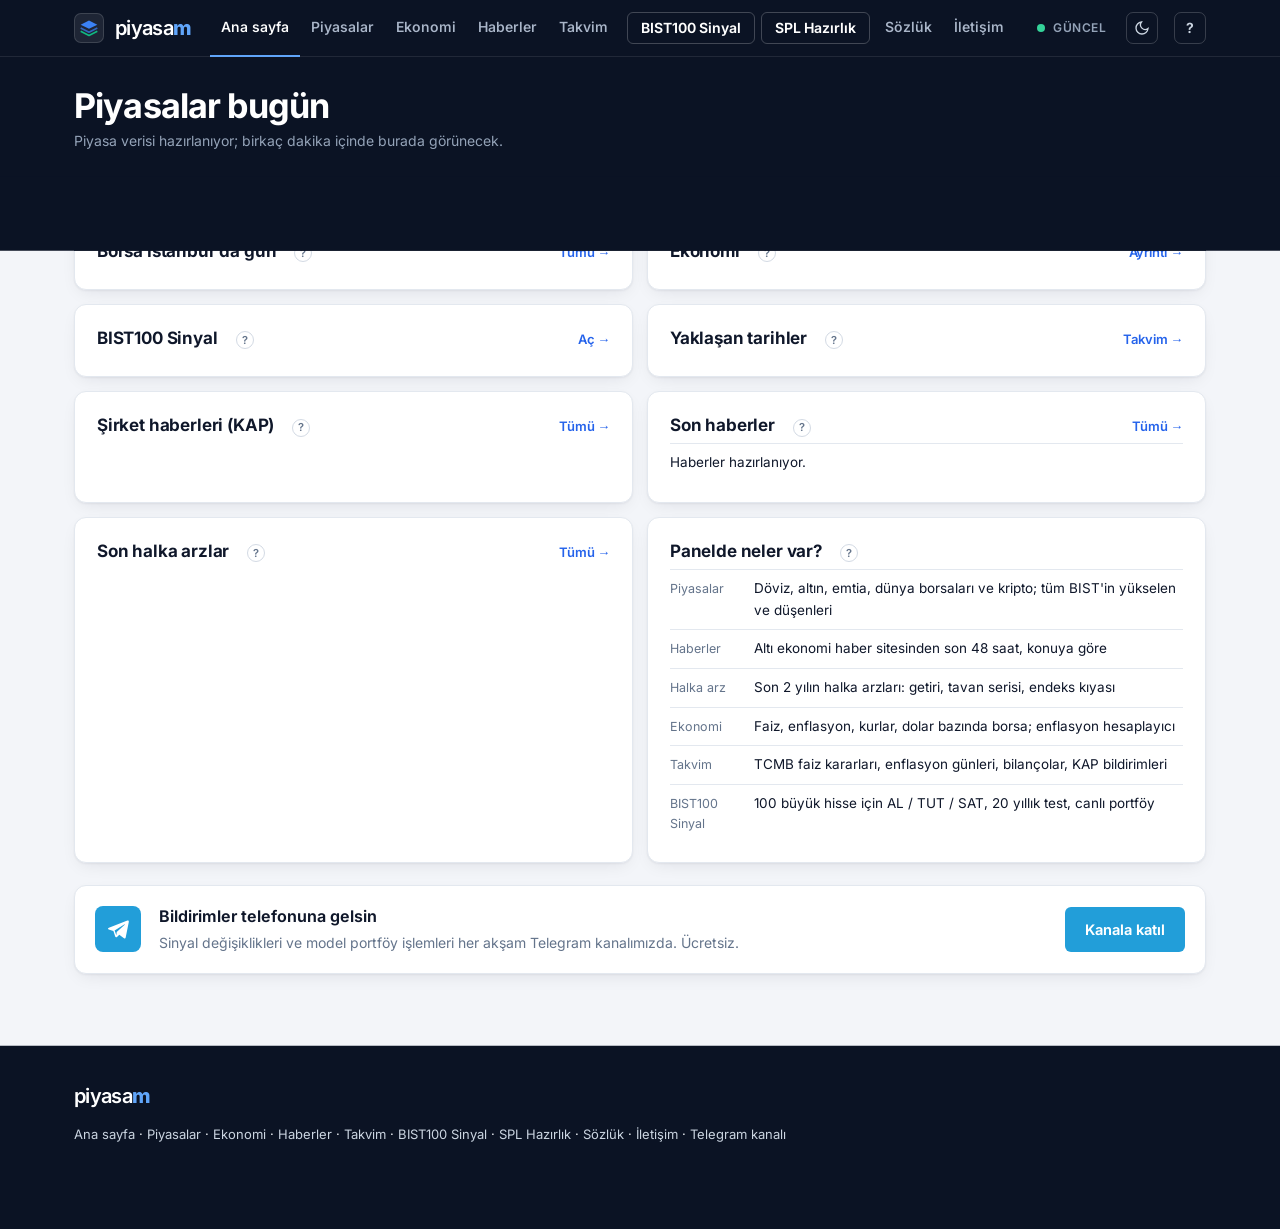
==== commit ea000c57: "Evren 50 → 100 hisse: BIST100 Sinyal, temel pay 1/50 korunur, ucuzluk arşivi yeniden üretildi Co-Aut" ====
--- a/index.html
+++ b/index.html
@@ -14,12 +14,12 @@
 <meta charset="utf-8">
 <meta name="viewport" content="width=device-width, initial-scale=1">
 <title>piyasam · ekonomi ve finans paneli</title>
-<meta name="description" content="Borsa, döviz, altın, emtia ve dünya piyasaları; ekonomik takvim, KAP haberleri ve BIST50 Sinyal botu tek panelde. Yatırım tavsiyesi değildir.">
+<meta name="description" content="Borsa, döviz, altın, emtia ve dünya piyasaları; ekonomik takvim, KAP haberleri ve BIST100 Sinyal botu tek panelde. Yatırım tavsiyesi değildir.">
 <!-- Paylaşım önizlemesi (WhatsApp, Telegram, X...) -->
 <meta property="og:type" content="website">
 <meta property="og:site_name" content="piyasam">
 <meta property="og:title" content="piyasam · ekonomi ve finans paneli">
-<meta property="og:description" content="Borsa, döviz, altın, emtia ve dünya piyasaları; ekonomik takvim, KAP haberleri ve BIST50 Sinyal botu tek panelde. Yatırım tavsiyesi değildir.">
+<meta property="og:description" content="Borsa, döviz, altın, emtia ve dünya piyasaları; ekonomik takvim, KAP haberleri ve BIST100 Sinyal botu tek panelde. Yatırım tavsiyesi değildir.">
 <meta property="og:url" content="https://emrcnkkl.github.io/quant-bot/">
 <meta property="og:image" content="https://emrcnkkl.github.io/quant-bot/img/og.png">
 <meta property="og:image:width" content="1200">
@@ -48,11 +48,11 @@
     <div class="card" data-sec="ekonomi" id="ecocard"><h3 class="t">Ekonomi <a href="ekonomi.html">Ayrıntı →</a></h3><p class="st">Türkiye'nin temel göstergeleri</p><div id="eco"></div></div>
   </div>
   <div class="two">
-    <div class="card" data-sec="sinyal" id="sigcard"><h3 class="t">BIST50 Sinyal <a href="sinyal.html">Aç →</a></h3><p class="st">En büyük 50 hisse için teknik puan ve model portföy</p><div id="sig"></div></div>
+    <div class="card" data-sec="sinyal" id="sigcard"><h3 class="t">BIST100 Sinyal <a href="sinyal.html">Aç →</a></h3><p class="st">En büyük 100 hisse için teknik puan ve model portföy</p><div id="sig"></div></div>
     <div class="card" data-sec="takvim"><h3 class="t">Yaklaşan tarihler <a href="takvim.html">Takvim →</a></h3><p class="st">Faiz kararı, enflasyon, bilançolar</p><ul class="evl" id="upcoming"></ul></div>
   </div>
   <div class="two">
-    <div class="card" data-sec="takvim"><h3 class="t">Şirket haberleri (KAP) <a href="takvim.html">Tümü →</a></h3><p class="st">50 büyük şirketin son önemli bildirimleri</p><ul class="evl" id="kapnews"></ul></div>
+    <div class="card" data-sec="takvim"><h3 class="t">Şirket haberleri (KAP) <a href="takvim.html">Tümü →</a></h3><p class="st">100 büyük şirketin son önemli bildirimleri</p><ul class="evl" id="kapnews"></ul></div>
     <div class="card" data-sec="haberler"><h3 class="t">Son haberler <a href="haberler.html">Tümü →</a></h3><p class="st">Ekonomi haber sitelerinden</p><ul class="evl" id="news"></ul></div>
   </div>
   <div class="two">
@@ -64,7 +64,7 @@
         <li><span class="d">Halka arz</span><span>Son 2 yılın halka arzları: getiri, tavan serisi, endeks kıyası</span></li>
         <li><span class="d">Ekonomi</span><span>Faiz, enflasyon, kurlar, dolar bazında borsa; enflasyon hesaplayıcı</span></li>
         <li><span class="d">Takvim</span><span>TCMB faiz kararları, enflasyon günleri, bilançolar, KAP bildirimleri</span></li>
-        <li><span class="d">BIST50 Sinyal</span><span>50 büyük hisse için AL / TUT / SAT, 20 yıllık test, canlı portföy</span></li>
+        <li><span class="d">BIST100 Sinyal</span><span>100 büyük hisse için AL / TUT / SAT, 20 yıllık test, canlı portföy</span></li>
       </ul>
     </div>
   </div>
